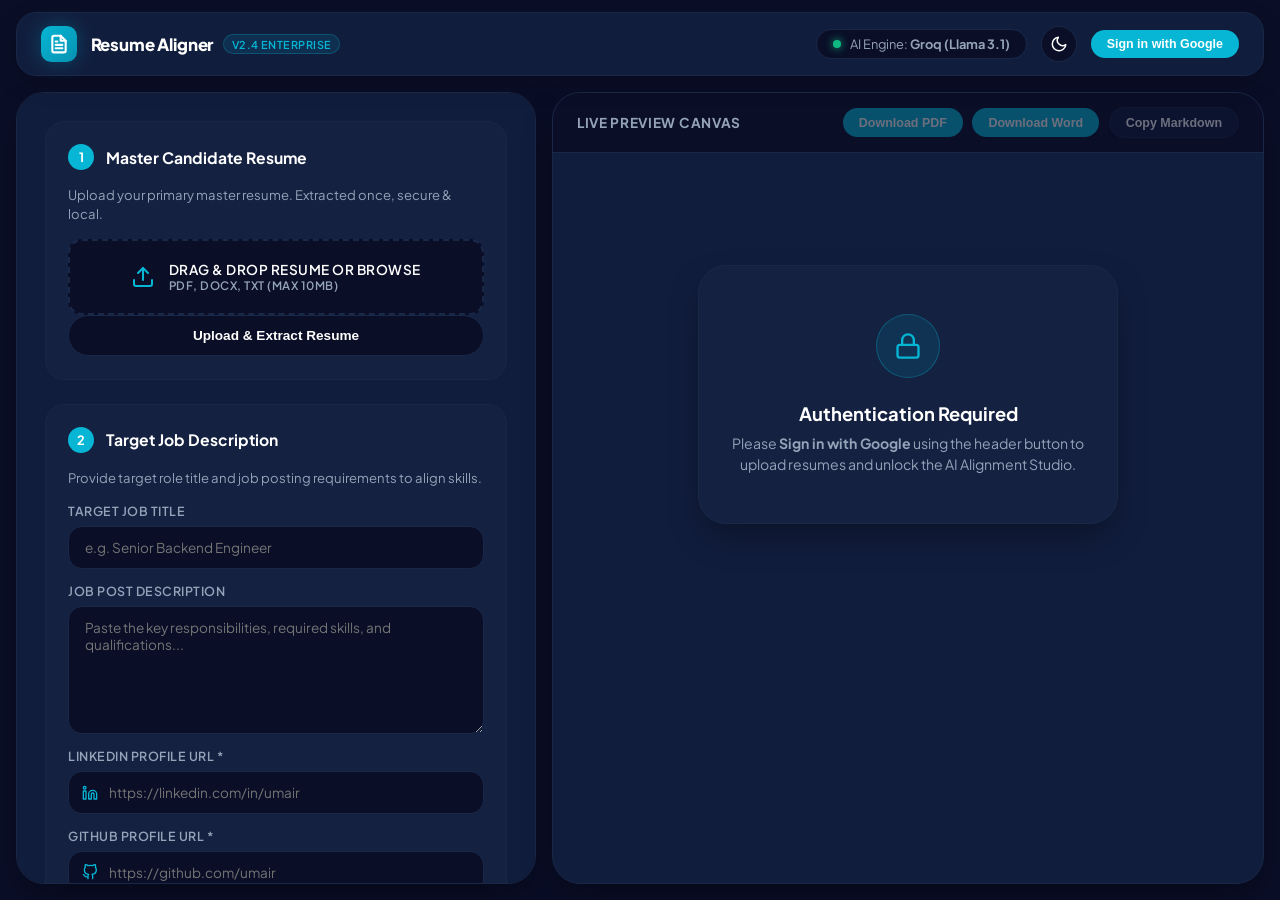
==== frontend/index.html @ 98a4213b "feat: enhance user avatar display with fallback initials and improved image rendering styling" ====
<!DOCTYPE html>
<html lang="en">
<head>
    <meta charset="UTF-8">
    <meta name="viewport" content="width=device-width, initial-scale=1.0">
    <title>Resume Aligner - Enterprise AI Tailoring Studio</title>
    <meta name="description" content="Align your resume to any job description with real-time AI optimization, ATS scoring, and high-fidelity PDF/DOCX downloads.">
    <!-- Google Fonts -->
    <link rel="preconnect" href="https://fonts.googleapis.com">
    <link rel="preconnect" href="https://fonts.gstatic.com" crossorigin>
    <link href="https://fonts.googleapis.com/css2?family=Lora:ital,wght@0,400;0,500;0,600;1,400&family=Plus+Jakarta+Sans:wght@400;500;600;700;800&family=JetBrains+Mono:wght@400;500&display=swap" rel="stylesheet">
    <link rel="stylesheet" href="css/style.css">
</head>
<body>
    <div class="saas-layout">
        <!-- Header Navbar -->
        <header class="app-header">
            <div class="header-brand">
                <div class="logo-badge">
                    <svg width="20" height="20" viewBox="0 0 24 24" fill="none" stroke="currentColor" stroke-width="2.5" stroke-linecap="round" stroke-linejoin="round"><path d="M14 2H6a2 2 0 0 0-2 2v16a2 2 0 0 0 2 2h12a2 2 0 0 0 2-2V8z"></path><polyline points="14 2 14 8 20 8"></polyline><line x1="16" y1="13" x2="8" y2="13"></line><line x1="16" y1="17" x2="8" y2="17"></line><polyline points="10 9 9 9 8 9"></polyline></svg>
                </div>
                <div class="brand-text">
                    <span class="app-title">Resume Aligner</span>
                    <span class="app-version">v2.4 Enterprise</span>
                </div>
            </div>
            
            <div class="header-actions">
                <div class="status-indicator">
                    <span class="pulse-dot"></span>
                    <span class="status-text">AI Engine: <strong id="currentProviderLabel">Groq (Llama 3.1)</strong></span>
                </div>
                
                <!-- Theme Toggle Button -->
                <button id="themeToggleBtn" class="theme-toggle-btn" title="Toggle Theme">
                    <svg id="sunIcon" class="hidden" width="18" height="18" viewBox="0 0 24 24" fill="none" stroke="currentColor" stroke-width="2" stroke-linecap="round" stroke-linejoin="round"><circle cx="12" cy="12" r="5"></circle><line x1="12" y1="1" x2="12" y2="3"></line><line x1="12" y1="21" x2="12" y2="23"></line><line x1="4.22" y1="4.22" x2="5.64" y2="5.64"></line><line x1="18.36" y1="18.36" x2="19.78" y2="19.78"></line><line x1="1" y1="12" x2="3" y2="12"></line><line x1="21" y1="12" x2="23" y2="12"></line><line x1="4.22" y1="19.78" x2="5.64" y2="18.36"></line><line x1="18.36" y1="5.64" x2="19.78" y2="4.22"></line></svg>
                    <svg id="moonIcon" width="18" height="18" viewBox="0 0 24 24" fill="none" stroke="currentColor" stroke-width="2" stroke-linecap="round" stroke-linejoin="round"><path d="M21 12.79A9 9 0 1 1 11.21 3 7 7 0 0 0 21 12.79z"></path></svg>
                </button>

                <!-- AUTH WIDGET -->
                <div id="authWidget" class="auth-widget" style="display: flex; align-items: center; gap: 0.85rem;">
                    <button id="loginBtn" class="btn btn-sm btn-primary">Sign in with Google</button>
                    <div id="userProfile" class="user-profile hidden" style="display: flex; align-items: center; gap: 0.75rem;">
                        <img id="userAvatar" src="" alt="Avatar" referrerpolicy="no-referrer" class="avatar-img" style="width: 32px; height: 32px; border-radius: 50%; border: 1.5px solid var(--accent); object-fit: cover;">
                        <span id="userName" class="user-name" style="font-size: 0.85rem; font-weight: 600; color: var(--text-primary);"></span>
                        <button id="logoutBtn" class="btn btn-sm btn-secondary-action">Logout</button>
                    </div>
                </div>
            </div>
        </header>

        <!-- Split Screen Main Workspace -->
        <main class="workspace-viewport">
            
            <!-- LEFT CONTROL PANEL (42%) -->
            <aside class="control-panel">
                <div class="panel-inner">
                    
                    <!-- STEP 1: BASE RESUME SELECTION -->
                    <section class="panel-section">
                        <div class="section-header">
                            <span class="step-bubble">1</span>
                            <h3>Master Candidate Resume</h3>
                        </div>
                        <p class="section-desc">Upload your primary master resume. Extracted once, secure & local.</p>

                        <form id="uploadForm">
                            <input type="file" id="resumeFileInput" accept=".pdf,.docx,.txt" required hidden>
                            <label for="resumeFileInput" id="dropzoneLabel" class="bubble-dropzone">
                                <div class="dropzone-icon">
                                    <svg width="24" height="24" viewBox="0 0 24 24" fill="none" stroke="currentColor" stroke-width="2" stroke-linecap="round" stroke-linejoin="round"><path d="M21 15v4a2 2 0 0 1-2 2H5a2 2 0 0 1-2-2v-4"></path><polyline points="17 8 12 3 7 8"></polyline><line x1="12" y1="3" x2="12" y2="15"></line></svg>
                                </div>
                                <div class="dropzone-text">
                                    <span class="primary-text" id="fileNameDisplay">Drag & Drop Resume or Browse</span>
                                    <span class="sub-text">PDF, DOCX, TXT (Max 10MB)</span>
                                </div>
                            </label>
                            <button type="submit" id="uploadBtn" class="btn btn-secondary full-width">Upload & Extract Resume</button>
                        </form>

                        <div id="activeResumeBadge" class="active-file-card hidden">
                            <div class="file-card-icon">
                                <svg width="20" height="20" viewBox="0 0 24 24" fill="none" stroke="currentColor" stroke-width="2" stroke-linecap="round" stroke-linejoin="round"><path d="M14 2H6a2 2 0 0 0-2 2v16a2 2 0 0 0 2 2h12a2 2 0 0 0 2-2V8z"></path><polyline points="14 2 14 8 20 8"></polyline></svg>
                            </div>
                            <div class="file-card-details">
                                <span class="file-card-name" id="activeResumeName">--</span>
                                <span class="file-card-meta">Ready for AI Alignment</span>
                            </div>
                            <span class="status-pill">Active</span>
                            <button type="button" id="deleteResumeBtn" class="delete-resume-btn" title="Delete Active Resume">
                                &times;
                            </button>
                        </div>
                    </section>

                    <!-- STEP 2: TARGET JOB CONTEXT -->
                    <section class="panel-section">
                        <div class="section-header">
                            <span class="step-bubble">2</span>
                            <h3>Target Job Description</h3>
                        </div>
                        <p class="section-desc">Provide target role title and job posting requirements to align skills.</p>

                        <form id="tailorForm">
                            <div class="form-field">
                                <label for="jobTitleInput">Target Job Title</label>
                                <input type="text" id="jobTitleInput" placeholder="e.g. Senior Backend Engineer" required>
                            </div>

                            <div class="form-field">
                                <label for="jdInput">Job Post Description</label>
                                <textarea id="jdInput" rows="6" placeholder="Paste the key responsibilities, required skills, and qualifications..." required></textarea>
                            </div>

                            <!-- Social Link Profiles -->
                            <div class="form-field">
                                <label for="linkedinInput">LinkedIn Profile URL *</label>
                                <div class="social-input-group">
                                    <span class="social-input-icon">
                                        <svg width="16" height="16" viewBox="0 0 24 24" fill="none" stroke="currentColor" stroke-width="2" stroke-linecap="round" stroke-linejoin="round"><path d="M16 8a6 6 0 0 1 6 6v7h-4v-7a2 2 0 0 0-2-2 2 2 0 0 0-2 2v7h-4v-7a6 6 0 0 1 6-6z"></path><rect x="2" y="9" width="4" height="12"></rect><circle cx="4" cy="4" r="2"></circle></svg>
                                    </span>
                                    <input type="url" id="linkedinInput" placeholder="https://linkedin.com/in/umair" required>
                                </div>
                            </div>
                            <div class="form-field">
                                <label for="githubInput">GitHub Profile URL *</label>
                                <div class="social-input-group">
                                    <span class="social-input-icon">
                                        <svg width="16" height="16" viewBox="0 0 24 24" fill="none" stroke="currentColor" stroke-width="2" stroke-linecap="round" stroke-linejoin="round"><path d="M9 19c-5 1.5-5-2.5-7-3m14 6v-3.87a3.37 3.37 0 0 0-.94-2.61c3.14-.35 6.44-1.54 6.44-7A5.44 5.44 0 0 0 20 4.77 5.07 5.07 0 0 0 19.91 1S18.73.65 16 2.48a13.38 13.38 0 0 0-7 0C6.27.65 5.09 1 5.09 1A5.07 5.07 0 0 0 5 4.77a5.44 5.44 0 0 0-1.5 3.78c0 5.42 3.3 6.61 6.44 7A3.37 3.37 0 0 0 9 18.13V22"></path></svg>
                                    </span>
                                    <input type="url" id="githubInput" placeholder="https://github.com/umair" required>
                                </div>
                            </div>
                            <div class="form-field">
                                <label for="portfolioInput">Portfolio Website (Optional)</label>
                                <div class="social-input-group">
                                    <span class="social-input-icon">
                                        <svg width="16" height="16" viewBox="0 0 24 24" fill="none" stroke="currentColor" stroke-width="2" stroke-linecap="round" stroke-linejoin="round"><circle cx="12" cy="12" r="10"></circle><line x1="2" y1="12" x2="22" y2="12"></line><path d="M12 2a15.3 15.3 0 0 1 4 10 15.3 15.3 0 0 1-4 10 15.3 15.3 0 0 1-4-10 15.3 15.3 0 0 1 4-10z"></path></svg>
                                    </span>
                                    <input type="url" id="portfolioInput" placeholder="https://umair.dev">
                                </div>
                            </div>

                            <!-- Advanced Settings Toggle -->
                            <details class="advanced-settings">
                                <summary class="settings-summary">
                                    <svg width="14" height="14" viewBox="0 0 24 24" fill="none" stroke="currentColor" stroke-width="2" stroke-linecap="round" stroke-linejoin="round"><circle cx="12" cy="12" r="3"></circle><path d="M19.4 15a1.65 1.65 0 0 0 .33 1.82l.06.06a2 2 0 0 1 0 2.83 2 2 0 0 1-2.83 0l-.06-.06a1.65 1.65 0 0 0-1.82-.33 1.65 1.65 0 0 0-1 1.51V21a2 2 0 0 1-2 2 2 2 0 0 1-2-2v-.09A1.65 1.65 0 0 0 9 19.4a1.65 1.65 0 0 0-1.82.33l-.06.06a2 2 0 0 1-2.83 0 2 2 0 0 1 0-2.83l.06-.06a1.65 1.65 0 0 0 .33-1.82 1.65 1.65 0 0 0-1.51-1H3a2 2 0 0 1-2-2 2 2 0 0 1 2-2h.09A1.65 1.65 0 0 0 4.6 9a1.65 1.65 0 0 0-.33-1.82l-.06-.06a2 2 0 0 1 0-2.83 2 2 0 0 1 2.83 0l.06.06a1.65 1.65 0 0 0 1.82.33H9a1.65 1.65 0 0 0 1-1.51V3a2 2 0 0 1 2-2 2 2 0 0 1 2 2v.09a1.65 1.65 0 0 0 1 1.51 1.65 1.65 0 0 0 1.82-.33l.06-.06a2 2 0 0 1 2.83 0 2 2 0 0 1 0 2.83l-.06.06a1.65 1.65 0 0 0-.33 1.82V9a1.65 1.65 0 0 0 1.51 1H21a2 2 0 0 1 2 2 2 2 0 0 1-2 2h-.09a1.65 1.65 0 0 0-1.51 1z"></path></svg>
                                    Advanced Inference Settings
                                </summary>
                                <div class="settings-content">
                                    <div class="form-field">
                                        <label for="temperatureRange">Tailoring Strictness: <span id="tempValue">0.3</span></label>
                                        <input type="range" id="temperatureRange" min="0.1" max="0.9" step="0.1" value="0.3">
                                        <span class="field-hint">Lower values keep facts strict; higher values adapt formatting more dynamically.</span>
                                    </div>
                                </div>
                            </details>

                            <button type="submit" id="submitTailorBtn" class="btn btn-primary full-width cta-btn">
                                <span class="btn-text">Tailor Resume with AI</span>
                            </button>

                            <button type="button" id="historyBtn" class="btn btn-secondary full-width" style="margin-top: 0.75rem;">
                                <span class="btn-text">Version History</span>
                            </button>
                            
                            <div id="historyContainer" class="hidden" style="margin-top: 1rem; border: 1px solid var(--border); border-radius: var(--radius-bubble-sm); padding: 0.85rem; background: var(--base);">
                                <h4 style="margin: 0 0 0.6rem 0; font-size: 0.75rem; color: var(--text-secondary); text-transform: uppercase; letter-spacing: 0.05em;">Recent Tailors (Last 6 Hours)</h4>
                                <ul id="historyList" style="list-style: none; padding: 0; margin: 0; display: flex; flex-direction: column; gap: 0.5rem;">
                                </ul>
                            </div>
                        </form>
                    </section>

                </div>
            </aside>


            <!-- RIGHT LIVE DOCUMENT CANVAS (58%) -->
            <section class="document-preview-viewport">
                
                <!-- CANVAS TOOLBAR -->
                <div class="canvas-toolbar">
                    <div class="toolbar-left">
                        <span class="canvas-title">Live Preview Canvas</span>
                        
                        <!-- SCORES WIDGET -->
                        <div id="scoresWidget" class="scores-container hidden">
                            <div class="match-score-bubble score-original">
                                <span>Before:</span>
                                <span id="beforeScoreValue">--%</span>
                            </div>
                            <div class="match-score-bubble score-tailored">
                                <span>ATS Score:</span>
                                <span id="afterScoreValue">--%</span>
                            </div>
                        </div>
                    </div>

                    <div class="toolbar-actions">
                        <button id="downloadPdfBtn" class="btn btn-sm btn-action" disabled>
                            <span>Download PDF</span>
                        </button>
                        <button id="downloadDocxBtn" class="btn btn-sm btn-action" disabled>
                            <span>Download Word</span>
                        </button>
                        <button id="copyBtn" class="btn btn-sm btn-secondary-action" disabled>
                            <span>Copy Markdown</span>
                        </button>
                    </div>
                </div>

                <!-- A4 / LETTER CANVAS PAPER CONTAINER -->
                <div class="document-paper-container">
                    
                    <!-- INITIAL EMPTY STATE -->
                    <div id="emptyState" class="paper-empty-state">
                        <div class="empty-icon-badge">
                            <svg width="28" height="28" viewBox="0 0 24 24" fill="none" stroke="currentColor" stroke-width="2" stroke-linecap="round" stroke-linejoin="round"><path d="M14 2H6a2 2 0 0 0-2 2v16a2 2 0 0 0 2 2h12a2 2 0 0 0 2-2V8z"></path><polyline points="14 2 14 8 20 8"></polyline><line x1="16" y1="13" x2="8" y2="13"></line><line x1="16" y1="17" x2="8" y2="17"></line><polyline points="10 9 9 9 8 9"></polyline></svg>
                        </div>
                        <h3>No Tailored Resume Generated Yet</h3>
                        <p>Upload a base resume and paste a job description on the left panel to render your AI-tailored resume in real-time.</p>
                    </div>

                    <!-- SHIMMER SKELETON LOADER -->
                    <div id="shimmerLoader" class="shimmer-container hidden">
                        <div class="shimmer-line title-line"></div>
                        <div class="shimmer-line subtitle-line"></div>
                        <div class="shimmer-spacer"></div>
                        <div class="shimmer-line section-line"></div>
                        <div class="shimmer-line body-line"></div>
                        <div class="shimmer-line body-line"></div>
                        <div class="shimmer-line body-line short"></div>
                        <div class="shimmer-spacer"></div>
                        <div class="shimmer-line section-line"></div>
                        <div class="shimmer-line body-line"></div>
                        <div class="shimmer-line body-line"></div>
                    </div>

                    <!-- RENDERED DOCUMENT PAPER -->
                    <div id="paperContent" class="document-paper hidden">
                        <div id="analysisNoteCard" class="analysis-note-card hidden">
                            <h4>Strategic Alignment Insight</h4>
                            <p id="analysisNoteText"></p>
                        </div>
                        <div id="renderedDocumentOutput" class="document-typography"></div>
                        
                        <div class="expiration-warning" style="text-align: center; margin-top: 2.5rem; padding-top: 1.5rem; border-top: 1px dashed #cbd5e1; color: #94a3b8; font-size: 0.8rem; display: flex; align-items: center; justify-content: center; gap: 0.5rem;">
                            <span>This tailored resume will be automatically removed 6 hours after generation.</span>
                        </div>
                    </div>

                </div>

            </section>

        </main>
    </div>

    <!-- Notification Toast Container -->
    <div id="toastContainer" class="toast-container"></div>

    <script src="js/app.js"></script>
</body>
</html>
---- frontend/css/style.css ----
/* ==========================================================================
   Resume Aligner - Modern Minimalist Bubble & Glassmorphism Design System
   ========================================================================== */

:root {
    /* Dark Mode (Default) Palette */
    --base: #0a0e27;
    --canvas: #111d3d;
    --accent: #06b6d4;
    --accent-hover: #0891b2;
    --text-primary: #ffffff;
    --text-secondary: #94a3b8;
    --border: #1a2847;

    --glass-card: rgba(26, 40, 71, 0.4);
    --glass-card-hover: rgba(26, 40, 71, 0.65);

    --accent-emerald: #10b981;
    --accent-rose: #f43f5e;
    
    --gradient-btn: linear-gradient(135deg, var(--accent) 0%, var(--accent-hover) 100%);

    /* Typography */
    --font-ui: 'Plus Jakarta Sans', 'Inter', system-ui, -apple-system, sans-serif;
    --font-doc: 'Lora', Georgia, serif;

    /* Bubble Radius System */
    --radius-bubble-sm: 14px;
    --radius-bubble: 20px;
    --radius-bubble-lg: 28px;
    --radius-pill: 9999px;

    /* Shadows & Blurs */
    --backdrop-blur: blur(20px);
    --bubble-shadow: 0 16px 36px -8px rgba(0, 0, 0, 0.4);
    --glow-accent: 0 0 20px rgba(6, 182, 212, 0.3);
}

/* Light Mode Overrides */
[data-theme="light"] {
    --base: #f1f5f9;
    --canvas: #ffffff;
    --accent: #0284c7;
    --accent-hover: #0369a1;
    --text-primary: #0f172a;
    --text-secondary: #64748b;
    --border: #cbd5e1;

    --glass-card: #f8fafc;
    --glass-card-hover: #f1f5f9;
    --bubble-shadow: 0 12px 30px -6px rgba(0, 0, 0, 0.08);
    --glow-accent: 0 0 15px rgba(2, 132, 199, 0.2);
}

/* Base Resets */
* {
    box-sizing: border-box;
    margin: 0;
    padding: 0;
}

body {
    background-color: var(--base);
    color: var(--text-primary);
    font-family: var(--font-ui);
    height: 100vh;
    overflow: hidden;
    -webkit-font-smoothing: antialiased;
    transition: background-color 0.3s ease, color 0.3s ease;
}

/* Layout Wrapper */
.saas-layout {
    display: flex;
    flex-direction: column;
    height: 100vh;
}

/* Header Navbar */
.app-header {
    height: 64px;
    margin: 12px 16px 0 16px;
    padding: 0 1.5rem;
    background: var(--canvas);
    border: 1px solid var(--border);
    border-radius: var(--radius-bubble);
    display: flex;
    justify-content: space-between;
    align-items: center;
    box-shadow: 0 8px 24px rgba(0, 0, 0, 0.15);
    z-index: 20;
    transition: background-color 0.3s ease, border-color 0.3s ease;
}

.header-brand {
    display: flex;
    align-items: center;
    gap: 0.85rem;
}

.logo-badge {
    width: 36px;
    height: 36px;
    border-radius: 10px;
    background: var(--gradient-btn);
    display: flex;
    align-items: center;
    justify-content: center;
    color: #ffffff;
    box-shadow: var(--glow-accent);
}

.brand-text {
    display: flex;
    align-items: center;
    gap: 0.6rem;
}

.app-title {
    font-weight: 800;
    font-size: 1.05rem;
    color: var(--text-primary);
    letter-spacing: -0.01em;
}

.app-version {
    font-size: 0.68rem;
    color: var(--accent);
    background: rgba(6, 182, 212, 0.12);
    border: 1px solid rgba(6, 182, 212, 0.25);
    padding: 0.15rem 0.5rem;
    border-radius: var(--radius-pill);
    font-weight: 600;
    letter-spacing: 0.04em;
    text-transform: uppercase;
}

.header-actions {
    display: flex;
    align-items: center;
    gap: 0.85rem;
}

/* Theme Toggle Button */
.theme-toggle-btn {
    width: 36px;
    height: 36px;
    border-radius: 50%;
    background: var(--base);
    border: 1px solid var(--border);
    color: var(--text-primary);
    display: flex;
    align-items: center;
    justify-content: center;
    cursor: pointer;
    transition: all 0.25s ease;
}

.theme-toggle-btn:hover {
    border-color: var(--accent);
    color: var(--accent);
}

.status-indicator {
    display: flex;
    align-items: center;
    gap: 0.6rem;
    font-size: 0.8rem;
    color: var(--text-secondary);
    background: var(--base);
    padding: 0.4rem 1rem;
    border-radius: var(--radius-pill);
    border: 1px solid var(--border);
}

.pulse-dot {
    width: 8px;
    height: 8px;
    background-color: var(--accent-emerald);
    border-radius: 50%;
    box-shadow: 0 0 8px var(--accent-emerald);
    animation: pulseGlow 2s infinite ease-in-out;
}

@keyframes pulseGlow {
    0%, 100% { opacity: 1; transform: scale(1); }
    50% { opacity: 0.4; transform: scale(0.85); }
}

/* Workspace Viewport */
.workspace-viewport {
    display: flex;
    flex: 1;
    gap: 16px;
    padding: 16px;
    overflow: hidden;
}

/* Control Panel (Left 42%) */
.control-panel {
    width: 42%;
    min-width: 420px;
    max-width: 520px;
    background: var(--canvas);
    border: 1px solid var(--border);
    border-radius: var(--radius-bubble-lg);
    box-shadow: var(--bubble-shadow);
    overflow-y: auto;
    display: flex;
    flex-direction: column;
    transition: background-color 0.3s ease, border-color 0.3s ease;
}

.control-panel::-webkit-scrollbar {
    width: 6px;
}

.control-panel::-webkit-scrollbar-thumb {
    background: var(--border);
    border-radius: var(--radius-pill);
}

.panel-inner {
    padding: 1.75rem;
    display: flex;
    flex-direction: column;
    gap: 1.5rem;
}

/* Bubble Panel Section Cards */
.panel-section {
    background: var(--glass-card);
    border: 1px solid var(--border);
    border-radius: var(--radius-bubble);
    padding: 1.4rem;
    display: flex;
    flex-direction: column;
    gap: 1rem;
    transition: all 0.25s ease;
}

.panel-section:hover {
    background: var(--glass-card-hover);
}

.section-header {
    display: flex;
    align-items: center;
    gap: 0.75rem;
}

.step-bubble {
    width: 26px;
    height: 26px;
    border-radius: 50%;
    background: var(--accent);
    color: #ffffff;
    font-size: 0.8rem;
    font-weight: 700;
    display: flex;
    align-items: center;
    justify-content: center;
}

.section-header h3 {
    font-size: 0.98rem;
    font-weight: 700;
    color: var(--text-primary);
}

.section-desc {
    font-size: 0.82rem;
    color: var(--text-secondary);
    line-height: 1.4;
}

/* Dropzone Bubble */
.bubble-dropzone {
    border: 2px dashed var(--border);
    border-radius: var(--radius-bubble-sm);
    padding: 1.25rem 1rem;
    text-align: center;
    cursor: pointer;
    background: var(--base);
    transition: all 0.25s ease;
    display: flex;
    align-items: center;
    justify-content: center;
    gap: 0.85rem;
}

.bubble-dropzone:hover {
    border-color: var(--accent);
    background: rgba(6, 182, 212, 0.05);
}

.dropzone-icon {
    display: flex;
    align-items: center;
    justify-content: center;
    color: var(--accent);
}

.dropzone-text {
    display: flex;
    flex-direction: column;
    text-align: left;
}

.dropzone-text .primary-text {
    font-size: 0.85rem;
    font-weight: 600;
    color: var(--text-primary);
}

.dropzone-text .sub-text {
    font-size: 0.725rem;
    color: var(--text-secondary);
}

/* Active File Card Bubble */
.active-file-card {
    display: flex;
    align-items: center;
    gap: 0.85rem;
    background: rgba(16, 185, 129, 0.08);
    border: 1px solid rgba(16, 185, 129, 0.25);
    padding: 0.85rem 1rem;
    border-radius: var(--radius-bubble-sm);
    margin-top: 0.5rem;
}

.file-card-icon {
    color: var(--accent-emerald);
    display: flex;
    align-items: center;
}

.file-card-details {
    display: flex;
    flex-direction: column;
    flex: 1;
    overflow: hidden;
}

.file-card-name {
    font-size: 0.85rem;
    font-weight: 600;
    color: var(--text-primary);
    white-space: nowrap;
    overflow: hidden;
    text-overflow: ellipsis;
}

.file-card-meta {
    font-size: 0.72rem;
    color: var(--accent-emerald);
}

.status-pill {
    font-size: 0.7rem;
    background-color: var(--accent-emerald);
    color: #042f2e;
    font-weight: 700;
    padding: 0.2rem 0.6rem;
    border-radius: var(--radius-pill);
}

.delete-resume-btn {
    background: rgba(244, 63, 94, 0.15);
    border: none;
    color: var(--accent-rose);
    width: 28px;
    height: 28px;
    border-radius: 50%;
    cursor: pointer;
    font-size: 1rem;
    display: flex;
    align-items: center;
    justify-content: center;
    transition: all 0.2s ease;
}

.delete-resume-btn:hover {
    background: var(--accent-rose);
    color: white;
}

/* Forms & Inputs */
.form-field {
    display: flex;
    flex-direction: column;
    gap: 0.45rem;
    margin-bottom: 0.85rem;
}

label {
    font-size: 0.78rem;
    font-weight: 600;
    color: var(--text-secondary);
    text-transform: uppercase;
    letter-spacing: 0.04em;
    display: flex;
    align-items: center;
    gap: 0.4rem;
}

input[type="text"], input[type="url"], textarea {
    width: 100%;
    background: var(--base);
    border: 1px solid var(--border);
    border-radius: var(--radius-bubble-sm);
    padding: 0.75rem 1rem;
    color: var(--text-primary);
    font-family: var(--font-ui);
    font-size: 0.85rem;
    transition: all 0.2s ease;
}

input[type="text"]:focus, input[type="url"]:focus, textarea:focus {
    outline: none;
    border-color: var(--accent);
    box-shadow: 0 0 0 2px rgba(6, 182, 212, 0.25);
}

textarea {
    resize: vertical;
}

/* Input Icon Group */
.social-input-group {
    position: relative;
    display: flex;
    align-items: center;
}

.social-input-group input {
    padding-left: 2.5rem;
}

.social-input-icon {
    position: absolute;
    left: 0.85rem;
    display: flex;
    align-items: center;
    color: var(--accent);
    pointer-events: none;
}

/* Buttons System */
.btn {
    display: inline-flex;
    align-items: center;
    justify-content: center;
    gap: 0.5rem;
    padding: 0.75rem 1.4rem;
    border-radius: var(--radius-pill);
    border: none;
    font-size: 0.85rem;
    font-weight: 700;
    cursor: pointer;
    transition: all 0.2s ease;
    text-decoration: none;
}

.btn-primary {
    background: var(--accent);
    color: #ffffff;
}

.btn-primary:hover:not(:disabled) {
    background: var(--accent-hover);
    box-shadow: var(--glow-accent);
}

.btn-secondary {
    background: var(--base);
    color: var(--text-primary);
    border: 1px solid var(--border);
}

.btn-secondary:hover:not(:disabled) {
    background: var(--glass-card-hover);
}

.btn:active:not(:disabled) {
    transform: scale(0.98);
}

.full-width {
    width: 100%;
}

.cta-btn {
    padding: 0.9rem 1.6rem;
    font-size: 0.9rem;
    margin-top: 0.5rem;
}

/* Advanced Settings Bubble Details */
.advanced-settings {
    background: var(--base);
    border: 1px solid var(--border);
    border-radius: var(--radius-bubble-sm);
    padding: 0.65rem 1rem;
    margin-bottom: 1rem;
}

.settings-summary {
    font-size: 0.8rem;
    color: var(--text-secondary);
    cursor: pointer;
    font-weight: 600;
    user-select: none;
    display: flex;
    align-items: center;
    gap: 0.5rem;
}

.settings-content {
    margin-top: 0.75rem;
    padding-top: 0.75rem;
    border-top: 1px solid var(--border);
}

.field-hint {
    font-size: 0.72rem;
    color: var(--text-secondary);
    margin-top: 0.25rem;
}

/* Document Canvas Viewport (Right 58%) */
.document-preview-viewport {
    flex: 1;
    background: var(--canvas);
    border: 1px solid var(--border);
    border-radius: var(--radius-bubble-lg);
    box-shadow: var(--bubble-shadow);
    display: flex;
    flex-direction: column;
    overflow: hidden;
    transition: background-color 0.3s ease, border-color 0.3s ease;
}

/* Canvas Toolbar */
.canvas-toolbar {
    height: 60px;
    padding: 0 1.5rem;
    background: var(--base);
    border-bottom: 1px solid var(--border);
    display: flex;
    justify-content: space-between;
    align-items: center;
    gap: 1rem;
    transition: background-color 0.3s ease, border-color 0.3s ease;
}

.toolbar-left {
    display: flex;
    align-items: center;
    gap: 1.25rem;
}

.canvas-title {
    font-size: 0.85rem;
    font-weight: 700;
    color: var(--text-secondary);
    text-transform: uppercase;
    letter-spacing: 0.05em;
}

/* Scores Animated Card Widget */
.scores-container {
    display: flex;
    align-items: center;
    gap: 0.75rem;
}

.match-score-bubble {
    display: flex;
    align-items: center;
    gap: 0.5rem;
    padding: 0.35rem 0.85rem;
    border-radius: var(--radius-pill);
    font-size: 0.8rem;
    font-weight: 700;
}

.score-original {
    background: var(--canvas);
    border: 1px solid var(--border);
    color: var(--text-secondary);
}

.score-tailored {
    background: rgba(6, 182, 212, 0.12);
    border: 1px solid rgba(6, 182, 212, 0.4);
    color: var(--accent);
}

.toolbar-actions {
    display: flex;
    align-items: center;
    gap: 0.6rem;
}

.btn-sm {
    padding: 0.45rem 1rem;
    font-size: 0.78rem;
}

.btn-action {
    background: var(--accent);
    color: #ffffff;
}

.btn-action:hover:not(:disabled) {
    background: var(--accent-hover);
}

.btn-secondary-action {
    background: var(--canvas);
    color: var(--text-primary);
    border: 1px solid var(--border);
}

.btn-secondary-action:hover:not(:disabled) {
    background: var(--glass-card-hover);
}

.btn:disabled {
    opacity: 0.4;
    cursor: not-allowed;
    box-shadow: none !important;
}

/* Document Paper Container */
.document-paper-container {
    flex: 1;
    padding: 2rem;
    overflow-y: auto;
    display: flex;
    justify-content: center;
    align-items: flex-start;
}

.document-paper-container::-webkit-scrollbar {
    width: 8px;
}

.document-paper-container::-webkit-scrollbar-thumb {
    background: var(--border);
    border-radius: var(--radius-pill);
}

/* Document Paper Sheet */
.document-paper {
    width: 100%;
    max-width: 800px;
    min-height: 1000px;
    background: #ffffff;
    color: #1e293b;
    padding: 3.5rem 4rem;
    border-radius: var(--radius-bubble-sm);
    box-shadow: 0 20px 40px rgba(0, 0, 0, 0.25);
    animation: fadeInPaper 0.4s ease-out;
}

@keyframes fadeInPaper {
    from { opacity: 0; transform: translateY(12px); }
    to { opacity: 1; transform: translateY(0); }
}

.document-typography {
    font-family: var(--font-doc);
    line-height: 1.65;
    font-size: 0.95rem;
}

.document-typography h1 {
    font-size: 1.85rem;
    font-weight: 700;
    color: #0f172a;
    border-bottom: 2px solid #e2e8f0;
    padding-bottom: 0.6rem;
    margin-bottom: 1.25rem;
    font-family: var(--font-ui);
    text-align: center;
}

.document-typography h2 {
    font-size: 1.15rem;
    font-weight: 700;
    color: #0284c7;
    margin-top: 1.6rem;
    margin-bottom: 0.5rem;
    border-bottom: 1px solid #cbd5e1;
    padding-bottom: 0.3rem;
    font-family: var(--font-ui);
    text-transform: uppercase;
    letter-spacing: 0.03em;
}

.document-typography h3 {
    font-size: 1.05rem;
    font-weight: 600;
    color: #1e293b;
    margin-top: 1.1rem;
    margin-bottom: 0.3rem;
    font-family: var(--font-ui);
}

.document-typography p {
    margin-bottom: 0.8rem;
}

.document-typography ul {
    margin-left: 1.4rem;
    margin-bottom: 1rem;
}

.document-typography li {
    margin-bottom: 0.4rem;
}

.document-typography strong {
    color: #0f172a;
}

/* Strategic Insight Card */
.analysis-note-card {
    background: #f0fdf4;
    border-left: 4px solid var(--accent-emerald);
    border-radius: var(--radius-bubble-sm);
    padding: 1.25rem 1.5rem;
    margin-bottom: 1.75rem;
    box-shadow: 0 4px 12px rgba(16, 185, 129, 0.08);
}

.analysis-note-card h4 {
    margin: 0 0 0.5rem 0;
    color: #065f46;
    font-size: 0.95rem;
    font-weight: 700;
    display: flex;
    align-items: center;
    gap: 0.5rem;
    font-family: var(--font-ui);
}

.analysis-note-card p {
    margin: 0;
    font-size: 0.88rem;
    color: #047857;
    line-height: 1.6;
    font-family: var(--font-ui);
}

/* Empty State Bubble */
.paper-empty-state {
    text-align: center;
    max-width: 420px;
    margin-top: 5rem;
    padding: 3rem 2rem;
    background: var(--glass-card);
    border: 1px solid var(--border);
    border-radius: var(--radius-bubble-lg);
    box-shadow: var(--bubble-shadow);
}

.empty-icon-badge {
    width: 64px;
    height: 64px;
    margin: 0 auto 1.5rem auto;
    border-radius: 50%;
    background: rgba(6, 182, 212, 0.12);
    border: 1px solid rgba(6, 182, 212, 0.3);
    color: var(--accent);
    display: flex;
    align-items: center;
    justify-content: center;
}

.paper-empty-state h3 {
    font-size: 1.15rem;
    font-weight: 700;
    margin-bottom: 0.5rem;
    color: var(--text-primary);
}

.paper-empty-state p {
    font-size: 0.88rem;
    color: var(--text-secondary);
    line-height: 1.5;
}

/* Shimmer Skeleton Loader */
.shimmer-container {
    width: 100%;
    max-width: 800px;
    height: 850px;
    background: #ffffff;
    padding: 3.5rem 4rem;
    border-radius: var(--radius-bubble-sm);
    box-shadow: 0 20px 40px rgba(0, 0, 0, 0.25);
    display: flex;
    flex-direction: column;
    gap: 1.25rem;
}

.shimmer-line {
    background: linear-gradient(90deg, #e2e8f0 25%, #cbd5e1 50%, #e2e8f0 75%);
    background-size: 200% 100%;
    animation: shimmer 1.6s infinite;
    border-radius: var(--radius-pill);
}

.title-line { height: 36px; width: 55%; margin: 0 auto; }
.subtitle-line { height: 18px; width: 40%; margin: 0 auto; }
.section-line { height: 24px; width: 35%; margin-top: 1rem; }
.body-line { height: 14px; width: 100%; }
.body-line.short { width: 70%; }
.shimmer-spacer { height: 1.5rem; }

@keyframes shimmer {
    0% { background-position: 200% 0; }
    100% { background-position: -200% 0; }
}

/* Floating Toast System */
.toast-container {
    position: fixed;
    bottom: 24px;
    right: 24px;
    display: flex;
    flex-direction: column;
    gap: 10px;
    z-index: 9999;
    pointer-events: none;
}

.toast-bubble {
    pointer-events: auto;
    min-width: 300px;
    max-width: 420px;
    padding: 0.85rem 1.2rem;
    border-radius: var(--radius-bubble);
    background: var(--canvas);
    border: 1px solid var(--border);
    display: flex;
    align-items: center;
    gap: 0.85rem;
    box-shadow: 0 16px 32px rgba(0, 0, 0, 0.3);
    animation: bubbleSlideIn 0.35s ease-out forwards;
}

.toast-bubble.fade-out {
    animation: bubbleFadeOut 0.35s ease-in forwards;
}

@keyframes bubbleSlideIn {
    0% { transform: translateY(20px); opacity: 0; }
    100% { transform: translateY(0); opacity: 1; }
}

@keyframes bubbleFadeOut {
    0% { transform: translateY(0); opacity: 1; }
    100% { transform: translateY(-10px); opacity: 0; }
}

.toast-bubble-icon {
    width: 28px;
    height: 28px;
    border-radius: 50%;
    display: flex;
    align-items: center;
    justify-content: center;
    flex-shrink: 0;
}

.toast-bubble-content {
    display: flex;
    flex-direction: column;
    gap: 0.1rem;
}

.toast-bubble-title {
    font-size: 0.85rem;
    font-weight: 700;
    color: var(--text-primary);
}

.toast-bubble-msg {
    font-size: 0.8rem;
    color: var(--text-secondary);
    line-height: 1.35;
}

/* Toast Variants */
.toast-success {
    border-color: rgba(16, 185, 129, 0.4);
}
.toast-success .toast-bubble-icon {
    background: rgba(16, 185, 129, 0.15);
    color: var(--accent-emerald);
}

.toast-error {
    border-color: rgba(244, 63, 94, 0.4);
}
.toast-error .toast-bubble-icon {
    background: rgba(244, 63, 94, 0.15);
    color: var(--accent-rose);
}

.toast-info {
    border-color: rgba(6, 182, 212, 0.4);
}
.toast-info .toast-bubble-icon {
    background: rgba(6, 182, 212, 0.15);
    color: var(--accent);
}

/* Social Link Badge inside Output */
.social-link-badge {
    display: inline-flex;
    align-items: center;
    gap: 0.4rem;
    padding: 0.25rem 0.75rem;
    border-radius: var(--radius-pill);
    background: #f1f5f9;
    color: #0284c7;
    text-decoration: none;
    font-size: 0.82rem;
    font-weight: 600;
    font-family: var(--font-ui);
    transition: all 0.2s ease;
    margin: 0 0.2rem;
    border: 1px solid #e2e8f0;
}

.social-link-badge:hover {
    background: #0284c7;
    color: #ffffff;
}

.hidden {
    display: none !important;
}
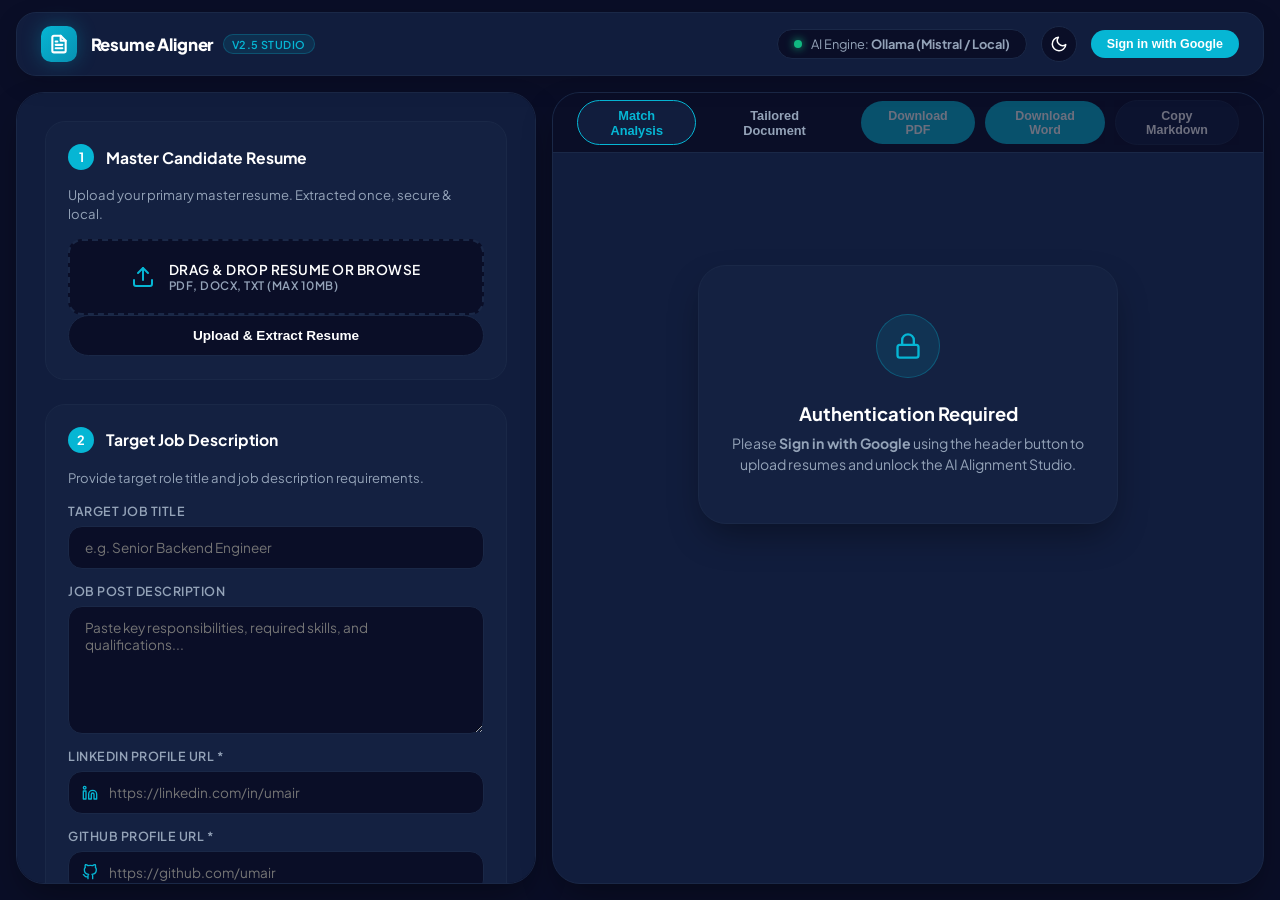
==== commit 5baf6206: "feat: introduce Match Score Analyzer with dual-mode UI, new backend service, and updated endpoint su" ====
--- a/frontend/index.html
+++ b/frontend/index.html
@@ -21,14 +21,14 @@
                 </div>
                 <div class="brand-text">
                     <span class="app-title">Resume Aligner</span>
-                    <span class="app-version">v2.4 Enterprise</span>
+                    <span class="app-version">v2.5 Studio</span>
                 </div>
             </div>
             
             <div class="header-actions">
                 <div class="status-indicator">
                     <span class="pulse-dot"></span>
-                    <span class="status-text">AI Engine: <strong id="currentProviderLabel">Groq (Llama 3.1)</strong></span>
+                    <span class="status-text">AI Engine: <strong id="currentProviderLabel">Ollama (Mistral / Local)</strong></span>
                 </div>
                 
                 <!-- Theme Toggle Button -->
@@ -93,13 +93,13 @@
                         </div>
                     </section>
 
-                    <!-- STEP 2: TARGET JOB CONTEXT -->
+                    <!-- STEP 2: TARGET JOB CONTEXT & DUAL ACTION BUTTONS -->
                     <section class="panel-section">
                         <div class="section-header">
                             <span class="step-bubble">2</span>
                             <h3>Target Job Description</h3>
                         </div>
-                        <p class="section-desc">Provide target role title and job posting requirements to align skills.</p>
+                        <p class="section-desc">Provide target role title and job description requirements.</p>
 
                         <form id="tailorForm">
                             <div class="form-field">
@@ -109,7 +109,7 @@
 
                             <div class="form-field">
                                 <label for="jdInput">Job Post Description</label>
-                                <textarea id="jdInput" rows="6" placeholder="Paste the key responsibilities, required skills, and qualifications..." required></textarea>
+                                <textarea id="jdInput" rows="6" placeholder="Paste key responsibilities, required skills, and qualifications..." required></textarea>
                             </div>
 
                             <!-- Social Link Profiles -->
@@ -151,21 +151,30 @@
                                     <div class="form-field">
                                         <label for="temperatureRange">Tailoring Strictness: <span id="tempValue">0.3</span></label>
                                         <input type="range" id="temperatureRange" min="0.1" max="0.9" step="0.1" value="0.3">
-                                        <span class="field-hint">Lower values keep facts strict; higher values adapt formatting more dynamically.</span>
+                                        <span class="field-hint">Lower values keep facts strict; higher values adapt formatting dynamically.</span>
                                     </div>
                                 </div>
                             </details>
 
-                            <button type="submit" id="submitTailorBtn" class="btn btn-primary full-width cta-btn">
-                                <span class="btn-text">Tailor Resume with AI</span>
-                            </button>
+                            <!-- FEATURE 1 & FEATURE 2 ACTIONS -->
+                            <div class="action-buttons-group" style="display: flex; flex-direction: column; gap: 0.75rem; margin-top: 0.5rem;">
+                                <button type="button" id="submitMatchBtn" class="btn btn-secondary full-width" style="border-color: var(--accent); color: var(--accent);">
+                                    <svg width="18" height="18" viewBox="0 0 24 24" fill="none" stroke="currentColor" stroke-width="2" stroke-linecap="round" stroke-linejoin="round"><path d="M22 11.08V12a10 10 0 1 1-5.93-9.14"></path><polyline points="22 4 12 14.01 9 11.01"></polyline></svg>
+                                    <span>Feature 1: Match Score Analyzer</span>
+                                </button>
+                                
+                                <button type="submit" id="submitTailorBtn" class="btn btn-primary full-width cta-btn">
+                                    <svg width="18" height="18" viewBox="0 0 24 24" fill="none" stroke="currentColor" stroke-width="2" stroke-linecap="round" stroke-linejoin="round"><polygon points="12 2 15.09 8.26 22 9.27 17 14.14 18.18 21.02 12 17.77 5.82 21.02 7 14.14 2 9.27 8.91 8.26 12 2"></polygon></svg>
+                                    <span>Feature 2: Tailor Resume with AI</span>
+                                </button>
+                            </div>
 
                             <button type="button" id="historyBtn" class="btn btn-secondary full-width" style="margin-top: 0.75rem;">
                                 <span class="btn-text">Version History</span>
                             </button>
                             
                             <div id="historyContainer" class="hidden" style="margin-top: 1rem; border: 1px solid var(--border); border-radius: var(--radius-bubble-sm); padding: 0.85rem; background: var(--base);">
-                                <h4 style="margin: 0 0 0.6rem 0; font-size: 0.75rem; color: var(--text-secondary); text-transform: uppercase; letter-spacing: 0.05em;">Recent Tailors (Last 6 Hours)</h4>
+                                <h4 style="margin: 0 0 0.6rem 0; font-size: 0.75rem; color: var(--text-secondary); text-transform: uppercase; letter-spacing: 0.05em;">Recent History</h4>
                                 <ul id="historyList" style="list-style: none; padding: 0; margin: 0; display: flex; flex-direction: column; gap: 0.5rem;">
                                 </ul>
                             </div>
@@ -179,10 +188,13 @@
             <!-- RIGHT LIVE DOCUMENT CANVAS (58%) -->
             <section class="document-preview-viewport">
                 
-                <!-- CANVAS TOOLBAR -->
+                <!-- CANVAS TOOLBAR WITH TAB TOGGLES -->
                 <div class="canvas-toolbar">
                     <div class="toolbar-left">
-                        <span class="canvas-title">Live Preview Canvas</span>
+                        <div class="canvas-tab-group" style="display: flex; gap: 0.5rem;">
+                            <button type="button" id="tabMatchBtn" class="canvas-tab-btn active">Match Analysis</button>
+                            <button type="button" id="tabTailorBtn" class="canvas-tab-btn">Tailored Document</button>
+                        </div>
                         
                         <!-- SCORES WIDGET -->
                         <div id="scoresWidget" class="scores-container hidden">
@@ -218,8 +230,8 @@
                         <div class="empty-icon-badge">
                             <svg width="28" height="28" viewBox="0 0 24 24" fill="none" stroke="currentColor" stroke-width="2" stroke-linecap="round" stroke-linejoin="round"><path d="M14 2H6a2 2 0 0 0-2 2v16a2 2 0 0 0 2 2h12a2 2 0 0 0 2-2V8z"></path><polyline points="14 2 14 8 20 8"></polyline><line x1="16" y1="13" x2="8" y2="13"></line><line x1="16" y1="17" x2="8" y2="17"></line><polyline points="10 9 9 9 8 9"></polyline></svg>
                         </div>
-                        <h3>No Tailored Resume Generated Yet</h3>
-                        <p>Upload a base resume and paste a job description on the left panel to render your AI-tailored resume in real-time.</p>
+                        <h3>No Analysis or Tailored Resume Generated Yet</h3>
+                        <p>Upload a base resume and enter a target job description to run a <strong>Match Score Analysis</strong> or generate a <strong>Tailored Resume</strong>.</p>
                     </div>
 
                     <!-- SHIMMER SKELETON LOADER -->
@@ -237,7 +249,57 @@
                         <div class="shimmer-line body-line"></div>
                     </div>
 
-                    <!-- RENDERED DOCUMENT PAPER -->
+                    <!-- FEATURE 1: MATCH ANALYSIS RESULTS CARD -->
+                    <div id="matchAnalysisCard" class="match-analysis-card hidden">
+                        <div class="match-card-header">
+                            <div class="match-score-gauge">
+                                <div class="gauge-value" id="matchGaugeValue">72%</div>
+                                <div class="gauge-label">Match Score</div>
+                            </div>
+                            <div class="keywords-pill" id="keywordsPill">
+                                <svg width="16" height="16" viewBox="0 0 24 24" fill="none" stroke="currentColor" stroke-width="2" stroke-linecap="round" stroke-linejoin="round"><polyline points="20 6 9 17 4 12"></polyline></svg>
+                                <span id="keywordsText">18 / 24 Keywords Found</span>
+                            </div>
+                        </div>
+
+                        <!-- Progress Bar -->
+                        <div class="match-progress-track">
+                            <div class="match-progress-bar" id="matchProgressBar" style="width: 72%;"></div>
+                        </div>
+
+                        <!-- Skills Breakdown Section -->
+                        <div class="skills-breakdown-grid">
+                            <div class="skills-column">
+                                <h4>
+                                    <svg width="16" height="16" viewBox="0 0 24 24" fill="none" stroke="#10b981" stroke-width="2.5" stroke-linecap="round" stroke-linejoin="round"><polyline points="20 6 9 17 4 12"></polyline></svg>
+                                    Skills Matched
+                                </h4>
+                                <div class="skills-badges-wrap" id="skillsMatchedContainer">
+                                </div>
+                            </div>
+
+                            <div class="skills-column">
+                                <h4>
+                                    <svg width="16" height="16" viewBox="0 0 24 24" fill="none" stroke="#f43f5e" stroke-width="2.5" stroke-linecap="round" stroke-linejoin="round"><line x1="18" y1="6" x2="6" y2="18"></line><line x1="6" y1="6" x2="18" y2="18"></line></svg>
+                                    Skills Missing
+                                </h4>
+                                <div class="skills-badges-wrap" id="skillsMissingContainer">
+                                </div>
+                            </div>
+                        </div>
+
+                        <!-- Strategic Recommendations -->
+                        <div class="recommendations-box">
+                            <h4>
+                                <svg width="16" height="16" viewBox="0 0 24 24" fill="none" stroke="var(--accent)" stroke-width="2" stroke-linecap="round" stroke-linejoin="round"><circle cx="12" cy="12" r="10"></circle><line x1="12" y1="16" x2="12" y2="12"></line><line x1="12" y1="8" x2="12.01" y2="8"></line></svg>
+                                Key Recommendations
+                            </h4>
+                            <ul id="recommendationsList">
+                            </ul>
+                        </div>
+                    </div>
+
+                    <!-- RENDERED DOCUMENT PAPER (FEATURE 2) -->
                     <div id="paperContent" class="document-paper hidden">
                         <div id="analysisNoteCard" class="analysis-note-card hidden">
                             <h4>Strategic Alignment Insight</h4>
--- a/frontend/css/style.css
+++ b/frontend/css/style.css
@@ -494,7 +494,6 @@
 .cta-btn {
     padding: 0.9rem 1.6rem;
     font-size: 0.9rem;
-    margin-top: 0.5rem;
 }
 
 /* Advanced Settings Bubble Details */
@@ -561,12 +560,23 @@
     gap: 1.25rem;
 }
 
-.canvas-title {
-    font-size: 0.85rem;
-    font-weight: 700;
+/* Canvas Tab Buttons */
+.canvas-tab-btn {
+    background: transparent;
+    border: 1px solid transparent;
     color: var(--text-secondary);
-    text-transform: uppercase;
-    letter-spacing: 0.05em;
+    padding: 0.4rem 0.95rem;
+    border-radius: var(--radius-pill);
+    font-size: 0.8rem;
+    font-weight: 700;
+    cursor: pointer;
+    transition: all 0.2s ease;
+}
+
+.canvas-tab-btn.active {
+    background: var(--canvas);
+    border-color: var(--accent);
+    color: var(--accent);
 }
 
 /* Scores Animated Card Widget */
@@ -651,6 +661,150 @@
 .document-paper-container::-webkit-scrollbar-thumb {
     background: var(--border);
     border-radius: var(--radius-pill);
+}
+
+/* FEATURE 1: MATCH ANALYSIS CARD UI */
+.match-analysis-card {
+    width: 100%;
+    max-width: 800px;
+    background: var(--canvas);
+    border: 1px solid var(--border);
+    border-radius: var(--radius-bubble);
+    padding: 2.2rem;
+    box-shadow: var(--bubble-shadow);
+    display: flex;
+    flex-direction: column;
+    gap: 1.5rem;
+    animation: fadeInPaper 0.4s ease-out;
+}
+
+.match-card-header {
+    display: flex;
+    justify-content: space-between;
+    align-items: center;
+}
+
+.match-score-gauge {
+    display: flex;
+    flex-direction: column;
+}
+
+.gauge-value {
+    font-size: 3.2rem;
+    font-weight: 800;
+    color: var(--accent);
+    line-height: 1;
+    letter-spacing: -0.02em;
+}
+
+.gauge-label {
+    font-size: 0.85rem;
+    color: var(--text-secondary);
+    font-weight: 600;
+    margin-top: 0.35rem;
+    text-transform: uppercase;
+    letter-spacing: 0.05em;
+}
+
+.keywords-pill {
+    display: flex;
+    align-items: center;
+    gap: 0.5rem;
+    padding: 0.5rem 1.1rem;
+    border-radius: var(--radius-pill);
+    background: var(--base);
+    border: 1px solid var(--border);
+    font-size: 0.85rem;
+    font-weight: 700;
+    color: var(--accent-emerald);
+}
+
+.match-progress-track {
+    width: 100%;
+    height: 12px;
+    background: var(--base);
+    border-radius: var(--radius-pill);
+    overflow: hidden;
+    border: 1px solid var(--border);
+}
+
+.match-progress-bar {
+    height: 100%;
+    background: var(--gradient-btn);
+    border-radius: var(--radius-pill);
+    transition: width 1s ease-out;
+    box-shadow: var(--glow-accent);
+}
+
+/* Skills Breakdown Grid */
+.skills-breakdown-grid {
+    display: grid;
+    grid-template-columns: 1fr 1fr;
+    gap: 1.5rem;
+}
+
+.skills-column h4 {
+    font-size: 0.9rem;
+    font-weight: 700;
+    color: var(--text-primary);
+    margin-bottom: 0.85rem;
+    display: flex;
+    align-items: center;
+    gap: 0.45rem;
+}
+
+.skills-badges-wrap {
+    display: flex;
+    flex-wrap: wrap;
+    gap: 0.5rem;
+}
+
+.skill-badge {
+    font-size: 0.8rem;
+    font-weight: 600;
+    padding: 0.35rem 0.85rem;
+    border-radius: var(--radius-pill);
+}
+
+.skill-badge.matched {
+    background: rgba(16, 185, 129, 0.12);
+    border: 1px solid rgba(16, 185, 129, 0.3);
+    color: var(--accent-emerald);
+}
+
+.skill-badge.missing {
+    background: rgba(244, 63, 94, 0.12);
+    border: 1px solid rgba(244, 63, 94, 0.3);
+    color: var(--accent-rose);
+}
+
+/* Recommendations Card */
+.recommendations-box {
+    background: var(--base);
+    border: 1px solid var(--border);
+    border-radius: var(--radius-bubble-sm);
+    padding: 1.25rem 1.5rem;
+}
+
+.recommendations-box h4 {
+    font-size: 0.9rem;
+    font-weight: 700;
+    color: var(--text-primary);
+    margin-bottom: 0.75rem;
+    display: flex;
+    align-items: center;
+    gap: 0.5rem;
+}
+
+.recommendations-box ul {
+    margin-left: 1.25rem;
+    color: var(--text-secondary);
+    font-size: 0.86rem;
+    line-height: 1.6;
+}
+
+.recommendations-box li {
+    margin-bottom: 0.4rem;
 }
 
 /* Document Paper Sheet */
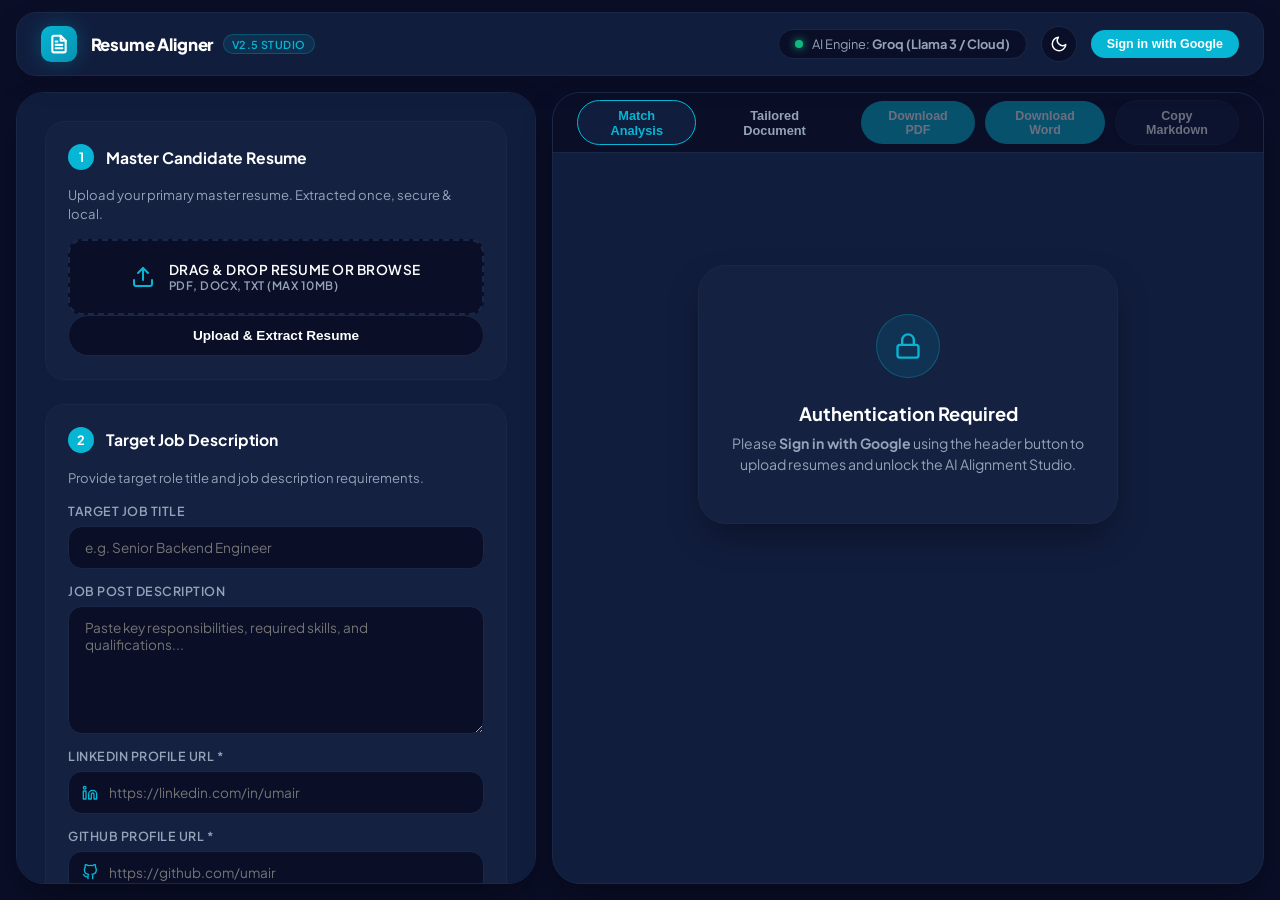
==== commit 202a8f69: "feat: implement glassmorphic confirmation modal and migrate AI analysis engine to Groq" ====
--- a/frontend/index.html
+++ b/frontend/index.html
@@ -28,7 +28,7 @@
             <div class="header-actions">
                 <div class="status-indicator">
                     <span class="pulse-dot"></span>
-                    <span class="status-text">AI Engine: <strong id="currentProviderLabel">Ollama (Mistral / Local)</strong></span>
+                    <span class="status-text">AI Engine: <strong id="currentProviderLabel">Groq (Llama 3 / Cloud)</strong></span>
                 </div>
                 
                 <!-- Theme Toggle Button -->
@@ -319,6 +319,21 @@
         </main>
     </div>
 
+    <!-- Glassmorphic Theme-Aligned Custom Confirmation Modal -->
+    <div id="customConfirmModal" class="modal-overlay hidden">
+        <div class="modal-bubble-card">
+            <div class="modal-icon-badge danger">
+                <svg width="24" height="24" viewBox="0 0 24 24" fill="none" stroke="currentColor" stroke-width="2" stroke-linecap="round" stroke-linejoin="round"><path d="M3 6h18"></path><path d="M19 6v14a2 2 0 0 1-2 2H7a2 2 0 0 1-2-2V6m3 0V4a2 2 0 0 1 2-2h4a2 2 0 0 1 2 2v2"></path><line x1="10" y1="11" x2="10" y2="17"></line><line x1="14" y1="11" x2="14" y2="17"></line></svg>
+            </div>
+            <h3 id="modalTitle">Delete Base Resume?</h3>
+            <p id="modalMessage">Are you sure you want to delete your active master resume? This action cannot be undone.</p>
+            <div class="modal-actions">
+                <button id="modalCancelBtn" class="btn btn-secondary-action">Cancel</button>
+                <button id="modalConfirmBtn" class="btn btn-danger">Delete Resume</button>
+            </div>
+        </div>
+    </div>
+
     <!-- Notification Toast Container -->
     <div id="toastContainer" class="toast-container"></div>
 
--- a/frontend/css/style.css
+++ b/frontend/css/style.css
@@ -642,6 +642,96 @@
     opacity: 0.4;
     cursor: not-allowed;
     box-shadow: none !important;
+}
+
+/* Custom Styled Glassmorphic Confirmation Modal */
+.modal-overlay {
+    position: fixed;
+    top: 0;
+    left: 0;
+    width: 100vw;
+    height: 100vh;
+    background: rgba(10, 14, 39, 0.75);
+    backdrop-filter: blur(12px);
+    display: flex;
+    align-items: center;
+    justify-content: center;
+    z-index: 10000;
+    animation: fadeInOverlay 0.25s ease-out;
+}
+
+@keyframes fadeInOverlay {
+    from { opacity: 0; }
+    to { opacity: 1; }
+}
+
+.modal-bubble-card {
+    width: 90%;
+    max-width: 420px;
+    background: var(--canvas);
+    border: 1px solid var(--border);
+    border-radius: var(--radius-bubble-lg);
+    padding: 2rem;
+    box-shadow: 0 24px 48px rgba(0, 0, 0, 0.5);
+    text-align: center;
+    display: flex;
+    flex-direction: column;
+    align-items: center;
+    gap: 1rem;
+    animation: modalPopIn 0.3s cubic-bezier(0.16, 1, 0.3, 1);
+}
+
+@keyframes modalPopIn {
+    from { transform: scale(0.9) translateY(12px); opacity: 0; }
+    to { transform: scale(1) translateY(0); opacity: 1; }
+}
+
+.modal-icon-badge {
+    width: 54px;
+    height: 54px;
+    border-radius: 50%;
+    display: flex;
+    align-items: center;
+    justify-content: center;
+}
+
+.modal-icon-badge.danger {
+    background: rgba(244, 63, 94, 0.12);
+    border: 1px solid rgba(244, 63, 94, 0.3);
+    color: var(--accent-rose);
+}
+
+.modal-bubble-card h3 {
+    font-size: 1.15rem;
+    font-weight: 700;
+    color: var(--text-primary);
+}
+
+.modal-bubble-card p {
+    font-size: 0.88rem;
+    color: var(--text-secondary);
+    line-height: 1.5;
+}
+
+.modal-actions {
+    display: flex;
+    gap: 0.75rem;
+    width: 100%;
+    margin-top: 0.5rem;
+}
+
+.modal-actions .btn {
+    flex: 1;
+}
+
+.btn-danger {
+    background: var(--accent-rose);
+    color: #ffffff;
+}
+
+.btn-danger:hover {
+    background: #e11d48;
+    box-shadow: 0 0 15px rgba(244, 63, 94, 0.35);
 }
 
 /* Document Paper Container */
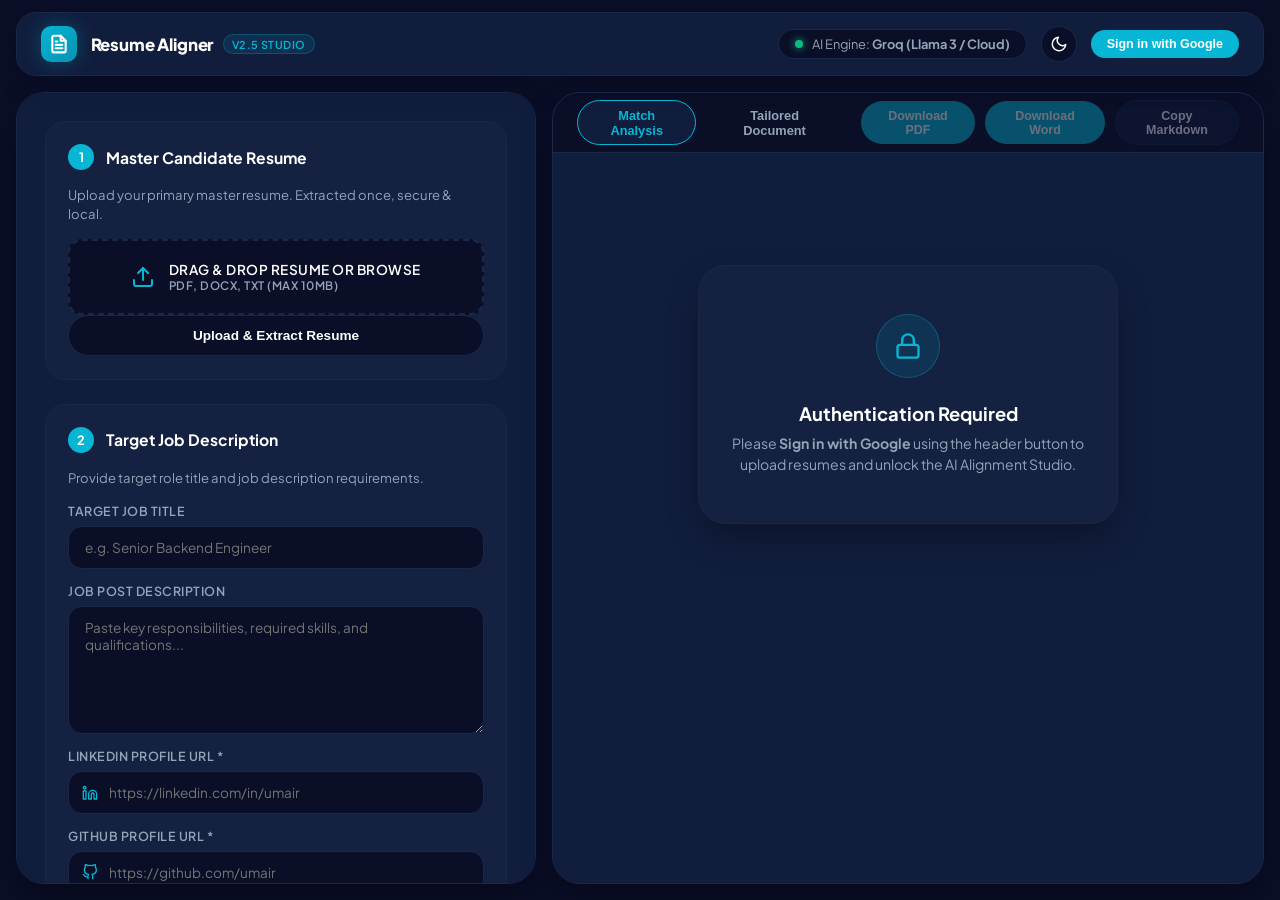
==== commit 60bce3b9: "feat: introduce landing page with feature selection mode and custom auth/alert modals" ====
--- a/frontend/index.html
+++ b/frontend/index.html
@@ -334,6 +334,20 @@
         </div>
     </div>
 
+    <!-- Glassmorphic Theme-Aligned Custom Alert/Error Modal -->
+    <div id="customAlertModal" class="modal-overlay hidden">
+        <div class="modal-bubble-card">
+            <div id="alertIconBadge" class="modal-icon-badge error">
+                <svg width="24" height="24" viewBox="0 0 24 24" fill="none" stroke="currentColor" stroke-width="2" stroke-linecap="round" stroke-linejoin="round"><circle cx="12" cy="12" r="10"></circle><line x1="12" y1="8" x2="12" y2="12"></line><line x1="12" y1="16" x2="12.01" y2="16"></line></svg>
+            </div>
+            <h3 id="alertModalTitle">Notice</h3>
+            <p id="alertModalMessage">An error occurred.</p>
+            <div class="modal-actions">
+                <button id="alertModalOkBtn" class="btn btn-primary full-width">Dismiss</button>
+            </div>
+        </div>
+    </div>
+
     <!-- Notification Toast Container -->
     <div id="toastContainer" class="toast-container"></div>
 
--- a/frontend/css/style.css
+++ b/frontend/css/style.css
@@ -644,7 +644,7 @@
     box-shadow: none !important;
 }
 
-/* Custom Styled Glassmorphic Confirmation Modal */
+/* Custom Styled Glassmorphic Confirmation & Alert Modals */
 .modal-overlay {
     position: fixed;
     top: 0;
@@ -695,10 +695,22 @@
     justify-content: center;
 }
 
-.modal-icon-badge.danger {
+.modal-icon-badge.danger, .modal-icon-badge.error {
     background: rgba(244, 63, 94, 0.12);
     border: 1px solid rgba(244, 63, 94, 0.3);
     color: var(--accent-rose);
+}
+
+.modal-icon-badge.success {
+    background: rgba(16, 185, 129, 0.12);
+    border: 1px solid rgba(16, 185, 129, 0.3);
+    color: var(--accent-emerald);
+}
+
+.modal-icon-badge.info {
+    background: rgba(6, 182, 212, 0.12);
+    border: 1px solid rgba(6, 182, 212, 0.3);
+    color: var(--accent);
 }
 
 .modal-bubble-card h3 {
@@ -1140,28 +1152,40 @@
     line-height: 1.35;
 }
 
-/* Toast Variants */
+/* Enhanced Toast Variants */
 .toast-success {
-    border-color: rgba(16, 185, 129, 0.4);
+    background: rgba(16, 185, 129, 0.08);
+    border-color: rgba(16, 185, 129, 0.35);
 }
 .toast-success .toast-bubble-icon {
-    background: rgba(16, 185, 129, 0.15);
+    background: rgba(16, 185, 129, 0.18);
     color: var(--accent-emerald);
 }
+.toast-success .toast-bubble-title {
+    color: var(--accent-emerald);
+}
 
 .toast-error {
-    border-color: rgba(244, 63, 94, 0.4);
+    background: rgba(244, 63, 94, 0.08);
+    border-color: rgba(244, 63, 94, 0.35);
 }
 .toast-error .toast-bubble-icon {
-    background: rgba(244, 63, 94, 0.15);
+    background: rgba(244, 63, 94, 0.18);
     color: var(--accent-rose);
 }
+.toast-error .toast-bubble-title {
+    color: var(--accent-rose);
+}
 
 .toast-info {
-    border-color: rgba(6, 182, 212, 0.4);
+    background: rgba(6, 182, 212, 0.08);
+    border-color: rgba(6, 182, 212, 0.35);
 }
 .toast-info .toast-bubble-icon {
-    background: rgba(6, 182, 212, 0.15);
+    background: rgba(6, 182, 212, 0.18);
+    color: var(--accent);
+}
+.toast-info .toast-bubble-title {
     color: var(--accent);
 }
 
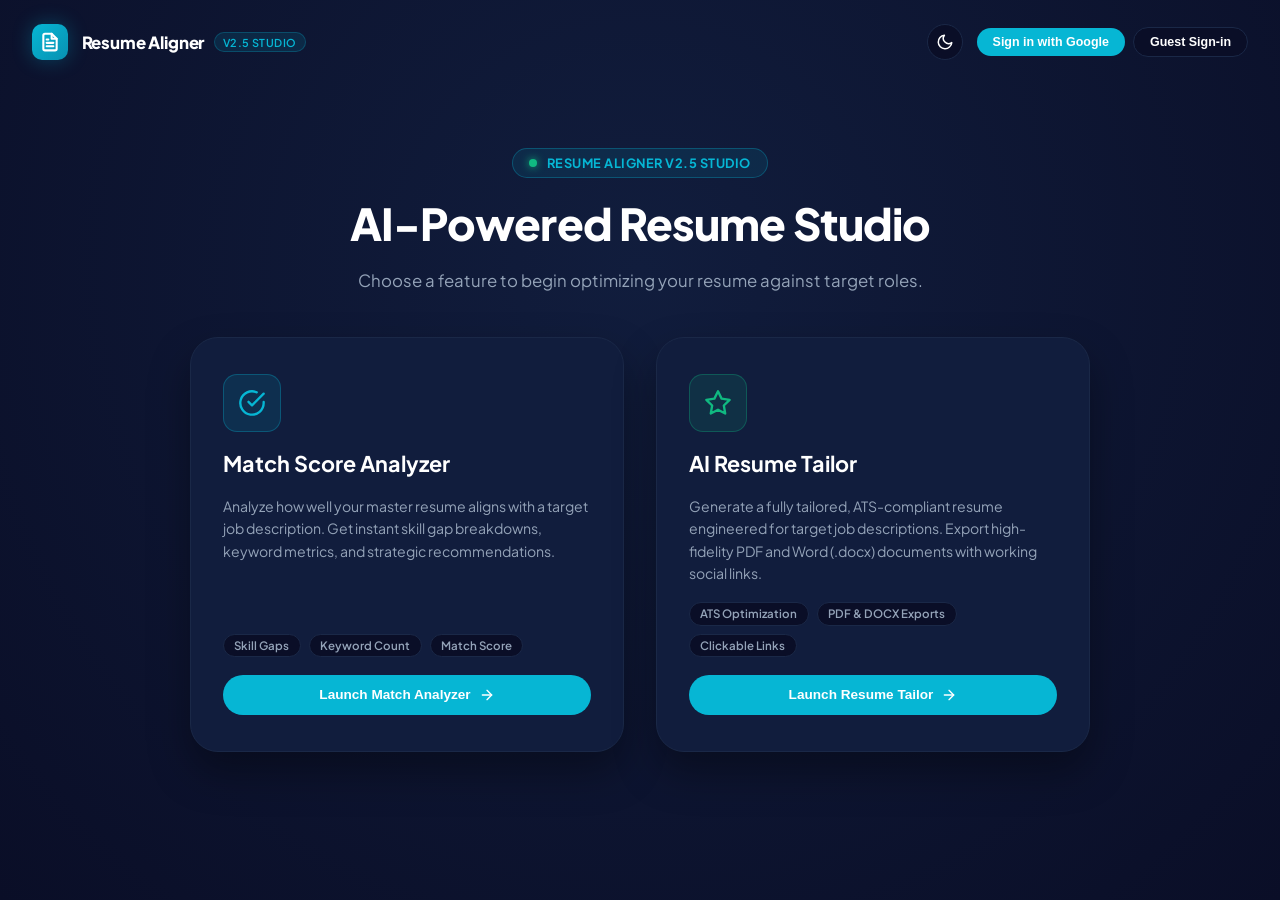
==== commit c7df1278: "feat: implement feature selection landing page, add security configurations, and improve database in" ====
--- a/frontend/index.html
+++ b/frontend/index.html
@@ -12,6 +12,89 @@
     <link rel="stylesheet" href="css/style.css">
 </head>
 <body>
+    <!-- INITIAL FEATURE SELECTION LANDING SCREEN -->
+    <div id="featureSelectionLanding" class="feature-landing-overlay">
+        <!-- LANDING TOP BAR (THEME TOGGLE & AUTH CONTROLS) -->
+        <div class="landing-top-bar">
+            <div class="header-brand">
+                <div class="logo-badge">
+                    <svg width="20" height="20" viewBox="0 0 24 24" fill="none" stroke="currentColor" stroke-width="2.5" stroke-linecap="round" stroke-linejoin="round"><path d="M14 2H6a2 2 0 0 0-2 2v16a2 2 0 0 0 2 2h12a2 2 0 0 0 2-2V8z"></path><polyline points="14 2 14 8 20 8"></polyline><line x1="16" y1="13" x2="8" y2="13"></line><line x1="16" y1="17" x2="8" y2="17"></line><polyline points="10 9 9 9 8 9"></polyline></svg>
+                </div>
+                <div class="brand-text">
+                    <span class="app-title">Resume Aligner</span>
+                    <span class="app-version">v2.5 Studio</span>
+                </div>
+            </div>
+
+            <div class="header-actions">
+                <!-- Theme Toggle Button for Landing Screen -->
+                <button id="landingThemeToggleBtn" class="theme-toggle-btn" title="Toggle Theme">
+                    <svg class="sunIconLanding hidden" width="18" height="18" viewBox="0 0 24 24" fill="none" stroke="currentColor" stroke-width="2" stroke-linecap="round" stroke-linejoin="round"><circle cx="12" cy="12" r="5"></circle><line x1="12" y1="1" x2="12" y2="3"></line><line x1="12" y1="21" x2="12" y2="23"></line><line x1="4.22" y1="4.22" x2="5.64" y2="5.64"></line><line x1="18.36" y1="18.36" x2="19.78" y2="19.78"></line><line x1="1" y1="12" x2="3" y2="12"></line><line x1="21" y1="12" x2="23" y2="12"></line><line x1="4.22" y1="19.78" x2="5.64" y2="18.36"></line><line x1="18.36" y1="5.64" x2="19.78" y2="4.22"></line></svg>
+                    <svg class="moonIconLanding" width="18" height="18" viewBox="0 0 24 24" fill="none" stroke="currentColor" stroke-width="2" stroke-linecap="round" stroke-linejoin="round"><path d="M21 12.79A9 9 0 1 1 11.21 3 7 7 0 0 0 21 12.79z"></path></svg>
+                </button>
+
+                <!-- AUTH WIDGET FOR LANDING SCREEN -->
+                <div id="landingAuthWidget" class="auth-widget" style="display: flex; align-items: center; gap: 0.5rem;">
+                    <button id="landingLoginBtn" class="btn btn-sm btn-primary">Sign in with Google</button>
+                    <button id="landingDemoLoginBtn" class="btn btn-sm btn-secondary">Guest Sign-in</button>
+                    <div id="landingUserProfile" class="user-profile hidden" style="display: flex; align-items: center; gap: 0.75rem;">
+                        <img id="landingUserAvatar" src="" alt="Avatar" referrerpolicy="no-referrer" class="avatar-img" style="width: 32px; height: 32px; border-radius: 50%; border: 1.5px solid var(--accent); object-fit: cover;">
+                        <span id="landingUserName" class="user-name" style="font-size: 0.85rem; font-weight: 600; color: var(--text-primary);"></span>
+                        <button id="landingLogoutBtn" class="btn btn-sm btn-secondary-action">Logout</button>
+                    </div>
+                </div>
+            </div>
+        </div>
+
+        <div class="landing-hero-content">
+            <div class="landing-badge">
+                <span class="pulse-dot"></span>
+                <span>Resume Aligner v2.5 Studio</span>
+            </div>
+            <h1 class="landing-title">AI-Powered Resume Studio</h1>
+            <p class="landing-subtitle">Choose a feature to begin optimizing your resume against target roles.</p>
+
+            <div class="feature-cards-grid">
+                <!-- Feature Card 1: Match Score Analyzer -->
+                <div class="feature-card" id="selectMatchFeatureCard">
+                    <div class="feature-card-icon match-icon">
+                        <svg width="28" height="28" viewBox="0 0 24 24" fill="none" stroke="currentColor" stroke-width="2" stroke-linecap="round" stroke-linejoin="round"><path d="M22 11.08V12a10 10 0 1 1-5.93-9.14"></path><polyline points="22 4 12 14.01 9 11.01"></polyline></svg>
+                    </div>
+                    <h3>Match Score Analyzer</h3>
+                    <p>Analyze how well your master resume aligns with a target job description. Get instant skill gap breakdowns, keyword metrics, and strategic recommendations.</p>
+                    <div class="feature-card-tags">
+                        <span>Skill Gaps</span>
+                        <span>Keyword Count</span>
+                        <span>Match Score</span>
+                    </div>
+                    <button class="btn btn-primary full-width select-feature-btn" data-feature="match">
+                        <span>Launch Match Analyzer</span>
+                        <svg width="16" height="16" viewBox="0 0 24 24" fill="none" stroke="currentColor" stroke-width="2" stroke-linecap="round" stroke-linejoin="round"><line x1="5" y1="12" x2="19" y2="12"></line><polyline points="12 5 19 12 12 19"></polyline></svg>
+                    </button>
+                </div>
+
+                <!-- Feature Card 2: AI Resume Tailor -->
+                <div class="feature-card" id="selectTailorFeatureCard">
+                    <div class="feature-card-icon tailor-icon">
+                        <svg width="28" height="28" viewBox="0 0 24 24" fill="none" stroke="currentColor" stroke-width="2" stroke-linecap="round" stroke-linejoin="round"><polygon points="12 2 15.09 8.26 22 9.27 17 14.14 18.18 21.02 12 17.77 5.82 21.02 7 14.14 2 9.27 8.91 8.26 12 2"></polygon></svg>
+                    </div>
+                    <h3>AI Resume Tailor</h3>
+                    <p>Generate a fully tailored, ATS-compliant resume engineered for target job descriptions. Export high-fidelity PDF and Word (.docx) documents with working social links.</p>
+                    <div class="feature-card-tags">
+                        <span>ATS Optimization</span>
+                        <span>PDF & DOCX Exports</span>
+                        <span>Clickable Links</span>
+                    </div>
+                    <button class="btn btn-primary full-width select-feature-btn" data-feature="tailor">
+                        <span>Launch Resume Tailor</span>
+                        <svg width="16" height="16" viewBox="0 0 24 24" fill="none" stroke="currentColor" stroke-width="2" stroke-linecap="round" stroke-linejoin="round"><line x1="5" y1="12" x2="19" y2="12"></line><polyline points="12 5 19 12 12 19"></polyline></svg>
+                    </button>
+                </div>
+            </div>
+        </div>
+    </div>
+
+
     <div class="saas-layout">
         <!-- Header Navbar -->
         <header class="app-header">
@@ -26,6 +109,12 @@
             </div>
             
             <div class="header-actions">
+                <!-- Mode Switcher Badge -->
+                <div id="activeModeBadge" class="active-mode-badge hidden">
+                    <span id="activeModeText">Mode: Match Analyzer</span>
+                    <button type="button" id="switchModeBtn" class="switch-mode-btn">Switch</button>
+                </div>
+
                 <div class="status-indicator">
                     <span class="pulse-dot"></span>
                     <span class="status-text">AI Engine: <strong id="currentProviderLabel">Groq (Llama 3 / Cloud)</strong></span>
@@ -38,8 +127,9 @@
                 </button>
 
                 <!-- AUTH WIDGET -->
-                <div id="authWidget" class="auth-widget" style="display: flex; align-items: center; gap: 0.85rem;">
+                <div id="authWidget" class="auth-widget" style="display: flex; align-items: center; gap: 0.5rem;">
                     <button id="loginBtn" class="btn btn-sm btn-primary">Sign in with Google</button>
+                    <button id="demoLoginBtn" class="btn btn-sm btn-secondary">Guest Sign-in</button>
                     <div id="userProfile" class="user-profile hidden" style="display: flex; align-items: center; gap: 0.75rem;">
                         <img id="userAvatar" src="" alt="Avatar" referrerpolicy="no-referrer" class="avatar-img" style="width: 32px; height: 32px; border-radius: 50%; border: 1.5px solid var(--accent); object-fit: cover;">
                         <span id="userName" class="user-name" style="font-size: 0.85rem; font-weight: 600; color: var(--text-primary);"></span>
@@ -93,13 +183,13 @@
                         </div>
                     </section>
 
-                    <!-- STEP 2: TARGET JOB CONTEXT & DUAL ACTION BUTTONS -->
+                    <!-- STEP 2: TARGET JOB CONTEXT & FEATURE ACTIONS -->
                     <section class="panel-section">
                         <div class="section-header">
                             <span class="step-bubble">2</span>
-                            <h3>Target Job Description</h3>
-                        </div>
-                        <p class="section-desc">Provide target role title and job description requirements.</p>
+                            <h3 id="step2Title">Target Job Description</h3>
+                        </div>
+                        <p class="section-desc" id="step2Desc">Provide target role title and job description requirements.</p>
 
                         <form id="tailorForm">
                             <div class="form-field">
@@ -112,60 +202,62 @@
                                 <textarea id="jdInput" rows="6" placeholder="Paste key responsibilities, required skills, and qualifications..." required></textarea>
                             </div>
 
-                            <!-- Social Link Profiles -->
-                            <div class="form-field">
-                                <label for="linkedinInput">LinkedIn Profile URL *</label>
-                                <div class="social-input-group">
-                                    <span class="social-input-icon">
-                                        <svg width="16" height="16" viewBox="0 0 24 24" fill="none" stroke="currentColor" stroke-width="2" stroke-linecap="round" stroke-linejoin="round"><path d="M16 8a6 6 0 0 1 6 6v7h-4v-7a2 2 0 0 0-2-2 2 2 0 0 0-2 2v7h-4v-7a6 6 0 0 1 6-6z"></path><rect x="2" y="9" width="4" height="12"></rect><circle cx="4" cy="4" r="2"></circle></svg>
-                                    </span>
-                                    <input type="url" id="linkedinInput" placeholder="https://linkedin.com/in/umair" required>
-                                </div>
-                            </div>
-                            <div class="form-field">
-                                <label for="githubInput">GitHub Profile URL *</label>
-                                <div class="social-input-group">
-                                    <span class="social-input-icon">
-                                        <svg width="16" height="16" viewBox="0 0 24 24" fill="none" stroke="currentColor" stroke-width="2" stroke-linecap="round" stroke-linejoin="round"><path d="M9 19c-5 1.5-5-2.5-7-3m14 6v-3.87a3.37 3.37 0 0 0-.94-2.61c3.14-.35 6.44-1.54 6.44-7A5.44 5.44 0 0 0 20 4.77 5.07 5.07 0 0 0 19.91 1S18.73.65 16 2.48a13.38 13.38 0 0 0-7 0C6.27.65 5.09 1 5.09 1A5.07 5.07 0 0 0 5 4.77a5.44 5.44 0 0 0-1.5 3.78c0 5.42 3.3 6.61 6.44 7A3.37 3.37 0 0 0 9 18.13V22"></path></svg>
-                                    </span>
-                                    <input type="url" id="githubInput" placeholder="https://github.com/umair" required>
-                                </div>
-                            </div>
-                            <div class="form-field">
-                                <label for="portfolioInput">Portfolio Website (Optional)</label>
-                                <div class="social-input-group">
-                                    <span class="social-input-icon">
-                                        <svg width="16" height="16" viewBox="0 0 24 24" fill="none" stroke="currentColor" stroke-width="2" stroke-linecap="round" stroke-linejoin="round"><circle cx="12" cy="12" r="10"></circle><line x1="2" y1="12" x2="22" y2="12"></line><path d="M12 2a15.3 15.3 0 0 1 4 10 15.3 15.3 0 0 1-4 10 15.3 15.3 0 0 1-4-10 15.3 15.3 0 0 1 4-10z"></path></svg>
-                                    </span>
-                                    <input type="url" id="portfolioInput" placeholder="https://umair.dev">
-                                </div>
-                            </div>
-
-                            <!-- Advanced Settings Toggle -->
-                            <details class="advanced-settings">
-                                <summary class="settings-summary">
-                                    <svg width="14" height="14" viewBox="0 0 24 24" fill="none" stroke="currentColor" stroke-width="2" stroke-linecap="round" stroke-linejoin="round"><circle cx="12" cy="12" r="3"></circle><path d="M19.4 15a1.65 1.65 0 0 0 .33 1.82l.06.06a2 2 0 0 1 0 2.83 2 2 0 0 1-2.83 0l-.06-.06a1.65 1.65 0 0 0-1.82-.33 1.65 1.65 0 0 0-1 1.51V21a2 2 0 0 1-2 2 2 2 0 0 1-2-2v-.09A1.65 1.65 0 0 0 9 19.4a1.65 1.65 0 0 0-1.82.33l-.06.06a2 2 0 0 1-2.83 0 2 2 0 0 1 0-2.83l.06-.06a1.65 1.65 0 0 0 .33-1.82 1.65 1.65 0 0 0-1.51-1H3a2 2 0 0 1-2-2 2 2 0 0 1 2-2h.09A1.65 1.65 0 0 0 4.6 9a1.65 1.65 0 0 0-.33-1.82l-.06-.06a2 2 0 0 1 0-2.83 2 2 0 0 1 2.83 0l.06.06a1.65 1.65 0 0 0 1.82.33H9a1.65 1.65 0 0 0 1-1.51V3a2 2 0 0 1 2-2 2 2 0 0 1 2 2v.09a1.65 1.65 0 0 0 1 1.51 1.65 1.65 0 0 0 1.82-.33l.06-.06a2 2 0 0 1 2.83 0 2 2 0 0 1 0 2.83l-.06.06a1.65 1.65 0 0 0-.33 1.82V9a1.65 1.65 0 0 0 1.51 1H21a2 2 0 0 1 2 2 2 2 0 0 1-2 2h-.09a1.65 1.65 0 0 0-1.51 1z"></path></svg>
-                                    Advanced Inference Settings
-                                </summary>
-                                <div class="settings-content">
-                                    <div class="form-field">
-                                        <label for="temperatureRange">Tailoring Strictness: <span id="tempValue">0.3</span></label>
-                                        <input type="range" id="temperatureRange" min="0.1" max="0.9" step="0.1" value="0.3">
-                                        <span class="field-hint">Lower values keep facts strict; higher values adapt formatting dynamically.</span>
+                            <!-- Social Link Profiles (Visible in Tailor mode) -->
+                            <div id="socialLinksGroup">
+                                <div class="form-field">
+                                    <label for="linkedinInput">LinkedIn Profile URL *</label>
+                                    <div class="social-input-group">
+                                        <span class="social-input-icon">
+                                            <svg width="16" height="16" viewBox="0 0 24 24" fill="none" stroke="currentColor" stroke-width="2" stroke-linecap="round" stroke-linejoin="round"><path d="M16 8a6 6 0 0 1 6 6v7h-4v-7a2 2 0 0 0-2-2 2 2 0 0 0-2 2v7h-4v-7a6 6 0 0 1 6-6z"></path><rect x="2" y="9" width="4" height="12"></rect><circle cx="4" cy="4" r="2"></circle></svg>
+                                        </span>
+                                        <input type="url" id="linkedinInput" placeholder="https://linkedin.com/in/umair">
                                     </div>
                                 </div>
-                            </details>
-
-                            <!-- FEATURE 1 & FEATURE 2 ACTIONS -->
+                                <div class="form-field">
+                                    <label for="githubInput">GitHub Profile URL *</label>
+                                    <div class="social-input-group">
+                                        <span class="social-input-icon">
+                                            <svg width="16" height="16" viewBox="0 0 24 24" fill="none" stroke="currentColor" stroke-width="2" stroke-linecap="round" stroke-linejoin="round"><path d="M9 19c-5 1.5-5-2.5-7-3m14 6v-3.87a3.37 3.37 0 0 0-.94-2.61c3.14-.35 6.44-1.54 6.44-7A5.44 5.44 0 0 0 20 4.77 5.07 5.07 0 0 0 19.91 1S18.73.65 16 2.48a13.38 13.38 0 0 0-7 0C6.27.65 5.09 1 5.09 1A5.07 5.07 0 0 0 5 4.77a5.44 5.44 0 0 0-1.5 3.78c0 5.42 3.3 6.61 6.44 7A3.37 3.37 0 0 0 9 18.13V22"></path></svg>
+                                        </span>
+                                        <input type="url" id="githubInput" placeholder="https://github.com/umair">
+                                    </div>
+                                </div>
+                                <div class="form-field">
+                                    <label for="portfolioInput">Portfolio Website (Optional)</label>
+                                    <div class="social-input-group">
+                                        <span class="social-input-icon">
+                                            <svg width="16" height="16" viewBox="0 0 24 24" fill="none" stroke="currentColor" stroke-width="2" stroke-linecap="round" stroke-linejoin="round"><circle cx="12" cy="12" r="10"></circle><line x1="2" y1="12" x2="22" y2="12"></line><path d="M12 2a15.3 15.3 0 0 1 4 10 15.3 15.3 0 0 1-4 10 15.3 15.3 0 0 1-4-10 15.3 15.3 0 0 1 4-10z"></path></svg>
+                                        </span>
+                                        <input type="url" id="portfolioInput" placeholder="https://umair.dev">
+                                    </div>
+                                </div>
+
+                                <!-- Advanced Settings Toggle -->
+                                <details class="advanced-settings">
+                                    <summary class="settings-summary">
+                                        <svg width="14" height="14" viewBox="0 0 24 24" fill="none" stroke="currentColor" stroke-width="2" stroke-linecap="round" stroke-linejoin="round"><circle cx="12" cy="12" r="3"></circle><path d="M19.4 15a1.65 1.65 0 0 0 .33 1.82l.06.06a2 2 0 0 1 0 2.83 2 2 0 0 1-2.83 0l-.06-.06a1.65 1.65 0 0 0-1.82-.33 1.65 1.65 0 0 0-1 1.51V21a2 2 0 0 1-2 2 2 2 0 0 1-2-2v-.09A1.65 1.65 0 0 0 9 19.4a1.65 1.65 0 0 0-1.82.33l-.06.06a2 2 0 0 1-2.83 0 2 2 0 0 1 0-2.83l.06-.06a1.65 1.65 0 0 0 .33-1.82 1.65 1.65 0 0 0-1.51-1H3a2 2 0 0 1-2-2 2 2 0 0 1 2-2h.09A1.65 1.65 0 0 0 4.6 9a1.65 1.65 0 0 0-.33-1.82l-.06-.06a2 2 0 0 1 0-2.83 2 2 0 0 1 2.83 0l.06.06a1.65 1.65 0 0 0 1.82.33H9a1.65 1.65 0 0 0 1-1.51V3a2 2 0 0 1 2-2 2 2 0 0 1 2 2v.09a1.65 1.65 0 0 0 1 1.51 1.65 1.65 0 0 0 1.82-.33l.06-.06a2 2 0 0 1 2.83 0 2 2 0 0 1 0 2.83l-.06.06a1.65 1.65 0 0 0-.33 1.82V9a1.65 1.65 0 0 0 1.51 1H21a2 2 0 0 1 2 2 2 2 0 0 1-2 2h-.09a1.65 1.65 0 0 0-1.51 1z"></path></svg>
+                                        Advanced Inference Settings
+                                    </summary>
+                                    <div class="settings-content">
+                                        <div class="form-field">
+                                            <label for="temperatureRange">Tailoring Strictness: <span id="tempValue">0.3</span></label>
+                                            <input type="range" id="temperatureRange" min="0.1" max="0.9" step="0.1" value="0.3">
+                                            <span class="field-hint">Lower values keep facts strict; higher values adapt formatting dynamically.</span>
+                                        </div>
+                                    </div>
+                                </details>
+                            </div>
+
+                            <!-- CONTEXTUAL FEATURE ACTION BUTTONS -->
                             <div class="action-buttons-group" style="display: flex; flex-direction: column; gap: 0.75rem; margin-top: 0.5rem;">
-                                <button type="button" id="submitMatchBtn" class="btn btn-secondary full-width" style="border-color: var(--accent); color: var(--accent);">
+                                <button type="button" id="submitMatchBtn" class="btn btn-primary full-width cta-btn">
                                     <svg width="18" height="18" viewBox="0 0 24 24" fill="none" stroke="currentColor" stroke-width="2" stroke-linecap="round" stroke-linejoin="round"><path d="M22 11.08V12a10 10 0 1 1-5.93-9.14"></path><polyline points="22 4 12 14.01 9 11.01"></polyline></svg>
-                                    <span>Feature 1: Match Score Analyzer</span>
+                                    <span>Analyze Match Score</span>
                                 </button>
                                 
                                 <button type="submit" id="submitTailorBtn" class="btn btn-primary full-width cta-btn">
                                     <svg width="18" height="18" viewBox="0 0 24 24" fill="none" stroke="currentColor" stroke-width="2" stroke-linecap="round" stroke-linejoin="round"><polygon points="12 2 15.09 8.26 22 9.27 17 14.14 18.18 21.02 12 17.77 5.82 21.02 7 14.14 2 9.27 8.91 8.26 12 2"></polygon></svg>
-                                    <span>Feature 2: Tailor Resume with AI</span>
+                                    <span>Tailor Resume with AI</span>
                                 </button>
                             </div>
 
@@ -209,7 +301,7 @@
                         </div>
                     </div>
 
-                    <div class="toolbar-actions">
+                    <div class="toolbar-actions" id="tailorActionsGroup">
                         <button id="downloadPdfBtn" class="btn btn-sm btn-action" disabled>
                             <span>Download PDF</span>
                         </button>
@@ -230,8 +322,8 @@
                         <div class="empty-icon-badge">
                             <svg width="28" height="28" viewBox="0 0 24 24" fill="none" stroke="currentColor" stroke-width="2" stroke-linecap="round" stroke-linejoin="round"><path d="M14 2H6a2 2 0 0 0-2 2v16a2 2 0 0 0 2 2h12a2 2 0 0 0 2-2V8z"></path><polyline points="14 2 14 8 20 8"></polyline><line x1="16" y1="13" x2="8" y2="13"></line><line x1="16" y1="17" x2="8" y2="17"></line><polyline points="10 9 9 9 8 9"></polyline></svg>
                         </div>
-                        <h3>No Analysis or Tailored Resume Generated Yet</h3>
-                        <p>Upload a base resume and enter a target job description to run a <strong>Match Score Analysis</strong> or generate a <strong>Tailored Resume</strong>.</p>
+                        <h3 id="emptyStateTitle">No Output Generated Yet</h3>
+                        <p id="emptyStateDesc">Upload your master resume and enter a target job description to run an analysis or generate a tailored resume.</p>
                     </div>
 
                     <!-- SHIMMER SKELETON LOADER -->
@@ -253,18 +345,18 @@
                     <div id="matchAnalysisCard" class="match-analysis-card hidden">
                         <div class="match-card-header">
                             <div class="match-score-gauge">
-                                <div class="gauge-value" id="matchGaugeValue">72%</div>
+                                <div class="gauge-value" id="matchGaugeValue">0%</div>
                                 <div class="gauge-label">Match Score</div>
                             </div>
                             <div class="keywords-pill" id="keywordsPill">
                                 <svg width="16" height="16" viewBox="0 0 24 24" fill="none" stroke="currentColor" stroke-width="2" stroke-linecap="round" stroke-linejoin="round"><polyline points="20 6 9 17 4 12"></polyline></svg>
-                                <span id="keywordsText">18 / 24 Keywords Found</span>
+                                <span id="keywordsText">0 / 0 Keywords Found</span>
                             </div>
                         </div>
 
                         <!-- Progress Bar -->
                         <div class="match-progress-track">
-                            <div class="match-progress-bar" id="matchProgressBar" style="width: 72%;"></div>
+                            <div class="match-progress-bar" id="matchProgressBar" style="width: 0%;"></div>
                         </div>
 
                         <!-- Skills Breakdown Section -->
@@ -319,6 +411,22 @@
         </main>
     </div>
 
+    <!-- Glassmorphic Theme-Aligned Sign-In Required Modal -->
+    <div id="customAuthModal" class="modal-overlay hidden">
+        <div class="modal-bubble-card">
+            <div class="modal-icon-badge info">
+                <svg width="24" height="24" viewBox="0 0 24 24" fill="none" stroke="currentColor" stroke-width="2" stroke-linecap="round" stroke-linejoin="round"><rect x="3" y="11" width="18" height="11" rx="2" ry="2"></rect><path d="M7 11V7a5 5 0 0 1 10 0v4"></path></svg>
+            </div>
+            <h3 id="authModalTitle">Sign In Required</h3>
+            <p id="authModalMessage">Please sign in to unlock resume tailoring & match analysis features.</p>
+            <div class="modal-actions" style="flex-direction: column; gap: 0.5rem; width: 100%;">
+                <button id="authConfirmBtn" class="btn btn-primary full-width">Sign in with Google</button>
+                <button id="authDemoBtn" class="btn btn-secondary full-width">Instant Guest Sign-In</button>
+                <button id="authCancelBtn" class="btn btn-secondary-action full-width" style="margin-top: 0.25rem;">Cancel</button>
+            </div>
+        </div>
+    </div>
+
     <!-- Glassmorphic Theme-Aligned Custom Confirmation Modal -->
     <div id="customConfirmModal" class="modal-overlay hidden">
         <div class="modal-bubble-card">
--- a/frontend/css/style.css
+++ b/frontend/css/style.css
@@ -67,6 +67,196 @@
     overflow: hidden;
     -webkit-font-smoothing: antialiased;
     transition: background-color 0.3s ease, color 0.3s ease;
+}
+
+/* ==========================================================================
+   FEATURE SELECTION LANDING OVERLAY
+   ========================================================================== */
+.feature-landing-overlay {
+    position: fixed;
+    top: 0;
+    left: 0;
+    width: 100vw;
+    height: 100vh;
+    background: radial-gradient(circle at 50% 30%, var(--canvas) 0%, var(--base) 100%);
+    z-index: 9000;
+    display: flex;
+    align-items: center;
+    justify-content: center;
+    padding: 2rem;
+    backdrop-filter: blur(20px);
+    transition: opacity 0.4s ease, visibility 0.4s ease;
+}
+
+.landing-top-bar {
+    position: absolute;
+    top: 1.5rem;
+    left: 2rem;
+    right: 2rem;
+    display: flex;
+    justify-content: space-between;
+    align-items: center;
+    z-index: 9001;
+}
+
+.feature-landing-overlay.fade-out {
+    opacity: 0;
+    visibility: hidden;
+}
+
+.landing-hero-content {
+    max-width: 900px;
+    width: 100%;
+    text-align: center;
+    display: flex;
+    flex-direction: column;
+    align-items: center;
+    gap: 1.25rem;
+    animation: landingPop 0.5s cubic-bezier(0.16, 1, 0.3, 1);
+}
+
+@keyframes landingPop {
+    from { opacity: 0; transform: scale(0.95) translateY(20px); }
+    to { opacity: 1; transform: scale(1) translateY(0); }
+}
+
+.landing-badge {
+    display: inline-flex;
+    align-items: center;
+    gap: 0.6rem;
+    font-size: 0.8rem;
+    color: var(--accent);
+    background: rgba(6, 182, 212, 0.1);
+    border: 1px solid rgba(6, 182, 212, 0.3);
+    padding: 0.35rem 1rem;
+    border-radius: var(--radius-pill);
+    font-weight: 700;
+    letter-spacing: 0.04em;
+    text-transform: uppercase;
+}
+
+.landing-title {
+    font-size: 2.75rem;
+    font-weight: 800;
+    color: var(--text-primary);
+    letter-spacing: -0.02em;
+    line-height: 1.15;
+}
+
+.landing-subtitle {
+    font-size: 1.05rem;
+    color: var(--text-secondary);
+    max-width: 600px;
+    line-height: 1.5;
+}
+
+.feature-cards-grid {
+    display: grid;
+    grid-template-columns: 1fr 1fr;
+    gap: 2rem;
+    width: 100%;
+    margin-top: 1.5rem;
+}
+
+.feature-card {
+    background: var(--canvas);
+    border: 1px solid var(--border);
+    border-radius: var(--radius-bubble-lg);
+    padding: 2.25rem 2rem;
+    box-shadow: 0 20px 40px rgba(0, 0, 0, 0.35);
+    text-align: left;
+    display: flex;
+    flex-direction: column;
+    gap: 1.1rem;
+    transition: all 0.3s cubic-bezier(0.16, 1, 0.3, 1);
+    position: relative;
+    overflow: hidden;
+}
+
+.feature-card:hover {
+    transform: translateY(-6px);
+    border-color: var(--accent);
+    box-shadow: var(--glow-accent);
+}
+
+.feature-card-icon {
+    width: 58px;
+    height: 58px;
+    border-radius: var(--radius-bubble-sm);
+    display: flex;
+    align-items: center;
+    justify-content: center;
+}
+
+.feature-card-icon.match-icon {
+    background: rgba(6, 182, 212, 0.12);
+    border: 1px solid rgba(6, 182, 212, 0.3);
+    color: var(--accent);
+}
+
+.feature-card-icon.tailor-icon {
+    background: rgba(16, 185, 129, 0.12);
+    border: 1px solid rgba(16, 185, 129, 0.3);
+    color: var(--accent-emerald);
+}
+
+.feature-card h3 {
+    font-size: 1.35rem;
+    font-weight: 700;
+    color: var(--text-primary);
+}
+
+.feature-card p {
+    font-size: 0.88rem;
+    color: var(--text-secondary);
+    line-height: 1.6;
+    flex: 1;
+}
+
+.feature-card-tags {
+    display: flex;
+    gap: 0.5rem;
+    flex-wrap: wrap;
+}
+
+.feature-card-tags span {
+    font-size: 0.72rem;
+    font-weight: 600;
+    color: var(--text-secondary);
+    background: var(--base);
+    border: 1px solid var(--border);
+    padding: 0.2rem 0.65rem;
+    border-radius: var(--radius-pill);
+}
+
+/* Mode Switcher Pill */
+.active-mode-badge {
+    display: flex;
+    align-items: center;
+    gap: 0.6rem;
+    background: rgba(6, 182, 212, 0.12);
+    border: 1px solid rgba(6, 182, 212, 0.35);
+    padding: 0.3rem 0.85rem;
+    border-radius: var(--radius-pill);
+    font-size: 0.78rem;
+    font-weight: 700;
+    color: var(--accent);
+}
+
+.switch-mode-btn {
+    background: var(--accent);
+    color: #ffffff;
+    border: none;
+    padding: 0.15rem 0.55rem;
+    border-radius: var(--radius-pill);
+    font-size: 0.72rem;
+    font-weight: 700;
+    cursor: pointer;
+    transition: all 0.2s ease;
+}
+
+.switch-mode-btn:hover {
+    background: var(--accent-hover);
 }
 
 /* Layout Wrapper */
